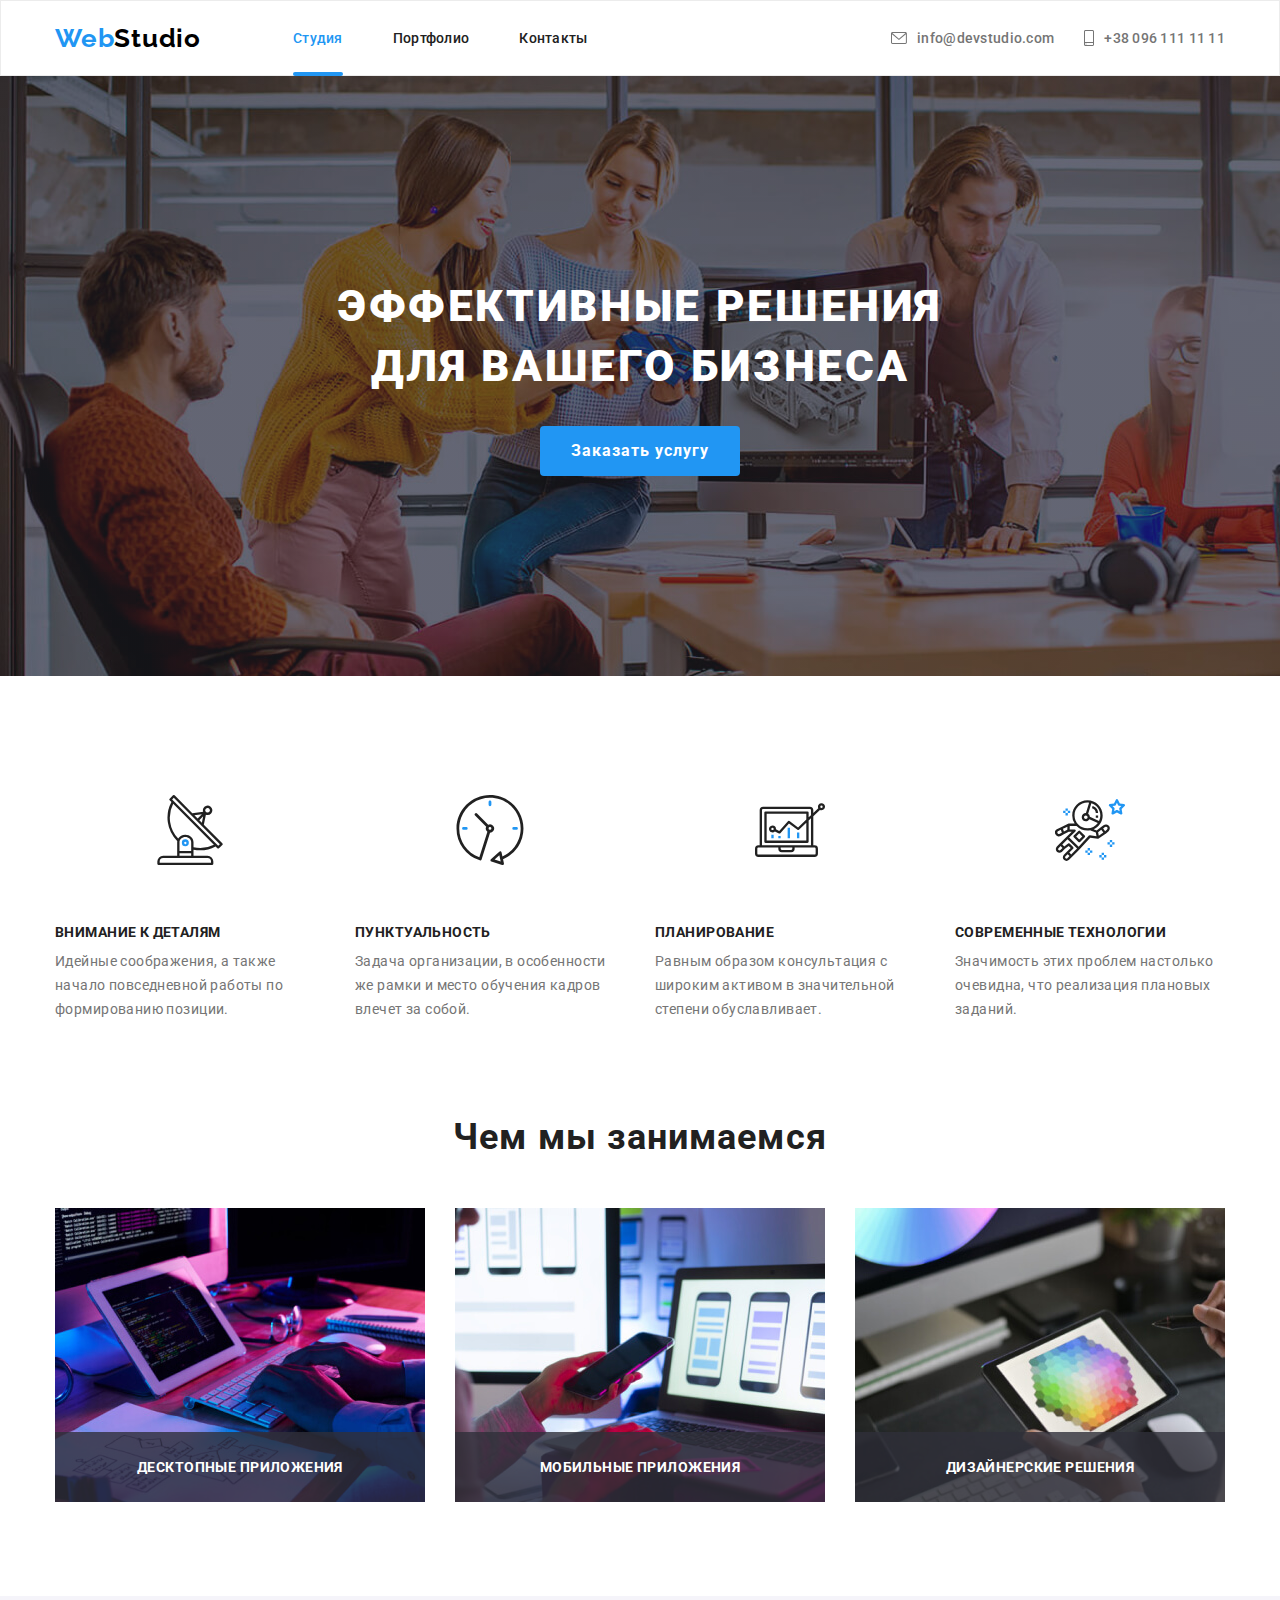
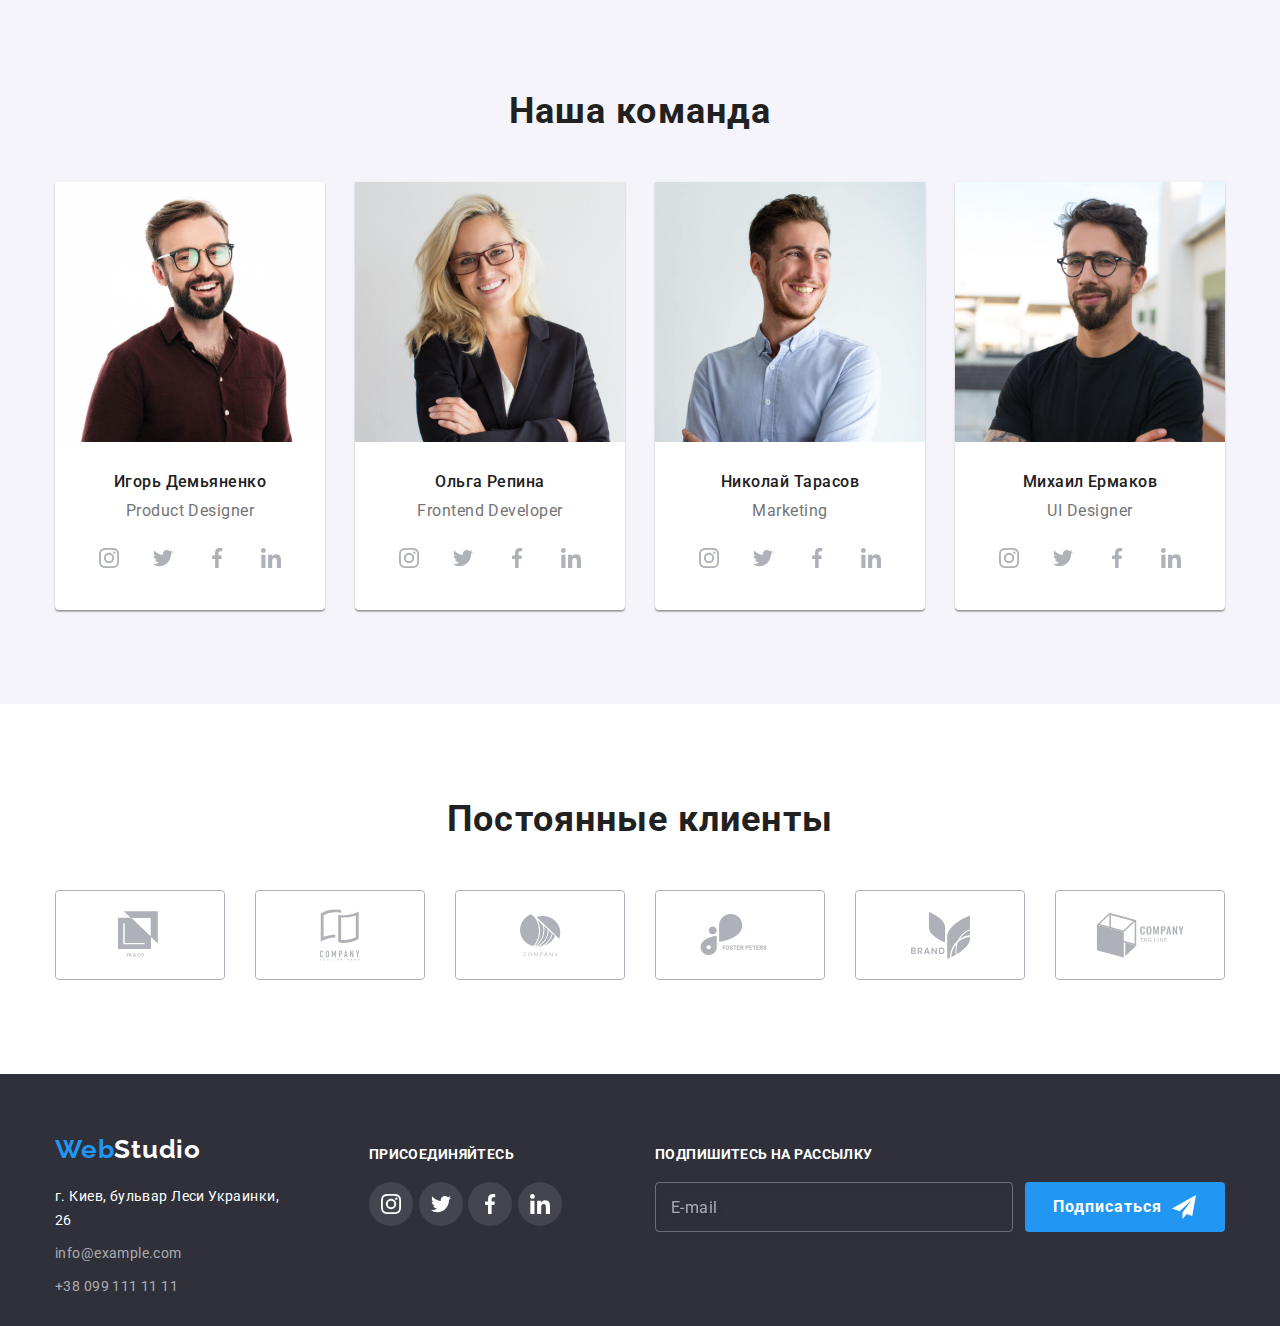
==== index.html @ d3781c5b "перенесены файлы проекта" ====
<!DOCTYPE html>
<html lang="ru">
  <head>
    <meta charset="UTF-8" />
    <meta name="viewport" content="width=device-width, initial-scale=1.0" />
    <title>Web Studio</title>
    <link
      href="https://fonts.googleapis.com/css2?family=Raleway:wght@700&family=Roboto:wght@400;500;700;900&display=swap"
      rel="stylesheet"
    />
    <link rel="stylesheet" href="./css/modern-normalize.css" />
    <link rel="stylesheet" href="./css/style.css" />
  </head>

  <body>
    <header class="header">
      <div class="container">
        <nav class="navigation">
          <a class="logo link" href="./index.html" aria-label="логотип вебстудии"
            ><span class="logo-chapter">Web</span>Studio</a
          >
          <ul class="navigation-list">
            <li class="navigation-list-item list">
              <a class="navigation-list-link link current" href="./index.html">Студия</a>
            </li>
            <li class="navigation-list-item list">
              <a class="navigation-list-link link" href="./portfolio.html">Портфолио</a>
            </li>
            <li class="navigation-list-item list"><a class="navigation-list-link link" href="">Контакты</a></li>
          </ul>
        </nav>
        <address class="adress">
          <ul class="adress-list">
            <li class="adress-list-item list">
              <a class="adress-list-link link" href="mailto:info@devstudio.com"
                ><svg class="adress-icon icon-mail-svg">
                  <use href="./images/sprite.svg#icon-letter"></use></svg
                >info@devstudio.com
              </a>
            </li>
            <li class="adress-list-item list">
              <a class="adress-list-link link" href="tel:+380961111111"
                ><svg class="adress-icon icon-tel-svg">
                  <use href="./images/sprite.svg#icon-smartphone"></use></svg
                >+38 096 111 11 11</a
              >
            </li>
          </ul>
        </address>
      </div>
    </header>
    <main>
      <!-- HERO SECTION -->
      <section class="hero">
        <div class="container">
          <h1 class="hero-title">Эффективные решения для вашего бизнеса</h1>
          <div class="hero-btn">
            <button class="modal-btn" data-modal-open type="button">Заказать услугу</button>
          </div>
        </div>
      </section>
      <!-- SECTION FEATURES -->
      <section class="features">
        <h2 hidden>Особенности</h2>
        <div class="container">
          <ul class="features-list">
            <li class="features-list-item list">
              <div class="features-img">
                <svg class="features-img-icon">
                  <use href="./images/sprite.svg#icon-antenna"></use>
                </svg>
              </div>
              <h3 class="sub-title">Внимание к деталям</h3>
              <p class="features-description">
                Идейные соображения, а также начало повседневной работы по формированию позиции.
              </p>
            </li>
            <li class="features-list-item list">
              <div class="features-img">
                <svg class="features-img-icon">
                  <use href="./images/sprite.svg#icon-clock"></use>
                </svg>
              </div>
              <h3 class="sub-title">Пунктуальность</h3>
              <p class="features-description">
                Задача организации, в особенности же рамки и место обучения кадров влечет за собой.
              </p>
            </li>
            <li class="features-list-item list">
              <div class="features-img">
                <svg class="features-img-icon">
                  <use href="./images/sprite.svg#icon-diagram"></use>
                </svg>
              </div>
              <h3 class="sub-title">Планирование</h3>
              <p class="features-description">
                Равным образом консультация с широким активом в значительной степени обуславливает.
              </p>
            </li>
            <li class="features-list-item list">
              <div class="features-img">
                <svg class="features-img-icon">
                  <use href="./images/sprite.svg#icon-astronaut"></use>
                </svg>
              </div>
              <h3 class="sub-title">Современные технологии</h3>
              <p class="features-description">
                Значимость этих проблем настолько очевидна, что реализация плановых заданий.
              </p>
            </li>
          </ul>
        </div>
      </section>
      <!-- SECTION ABOUT US -->
      <section class="about-us">
        <h2 class="title">Чем мы занимаемся</h2>
        <div class="container">
          <ul class="about-us-list">
            <li class="about-us-list-item list">
              <img
                class="about-us-img"
                src="./images/about-us/img1.jpg"
                alt="разработка веб-приложений"
                width="370"
                height="294"
              />
              <div class="overlay">
                <p class="about-list-subtitle">Десктопные приложения</p>
              </div>
            </li>
            <li class="about-us-list-item list">
              <img
                class="about-us-img"
                src="./images/about-us/img2.jpg"
                alt="разработка мобильных приложений"
                width="370"
                height="294"
              />
              <div class="overlay">
                <p class="about-list-subtitle">Мобильные приложения</p>
              </div>
            </li>
            <li class="about-us-list-item list">
              <img
                class="about-us-img"
                src="./images/about-us/img3.jpg"
                alt="разработка приложений для планшетов"
                width="370"
                height="294"
              />
              <div class="overlay">
                <p class="about-list-subtitle">Дизайнерские решения</p>
              </div>
            </li>
          </ul>
        </div>
      </section>
      <!-- SECTION TEAM -->
      <section class="team">
        <div class="container">
          <h2 class="title">Наша команда</h2>
          <ul class="team-list">
            <li class="team-list-item list">
              <img src="./images/team/igor.jpg" alt="Игорь Демьяненко" width="270" height="260" />
              <div class="team-list-content">
                <h3 class="team-sub-title">Игорь Демьяненко</h3>
                <p class="team-description" lang="en">Product Designer</p>
                <ul class="social-list">
                  <li class="social-list-item list">
                    <a class="social-list-link link" href="">
                      <svg class="social-list-svg">
                        <use href="./images/sprite.svg#icon-instagram"></use>
                      </svg>
                    </a>
                  </li>
                  <li class="social-list-item list">
                    <a class="social-list-link link" href="">
                      <svg class="social-list-svg">
                        <use href="./images/sprite.svg#icon-twitter"></use>
                      </svg>
                    </a>
                  </li>
                  <li class="social-list-item list">
                    <a class="social-list-link link" href="">
                      <svg class="social-list-svg">
                        <use href="./images/sprite.svg#icon-facebook"></use>
                      </svg>
                    </a>
                  </li>
                  <li class="social-list-item list">
                    <a class="social-list-link link" href="">
                      <svg class="social-list-svg">
                        <use href="./images/sprite.svg#icon-linkedin"></use>
                      </svg>
                    </a>
                  </li>
                </ul>
              </div>
            </li>
            <li class="team-list-item list">
              <img src="./images/team/olga.jpg" alt="Ольга Репина" width="270" height="260" />
              <div class="team-list-content">
                <h3 class="team-sub-title">Ольга Репина</h3>
                <p class="team-description" lang="en">Frontend Developer</p>
                <ul class="social-list">
                  <li class="social-list-item list">
                    <a class="social-list-link link" href="">
                      <svg class="social-list-svg">
                        <use href="./images/sprite.svg#icon-instagram"></use>
                      </svg>
                    </a>
                  </li>
                  <li class="social-list-item list">
                    <a class="social-list-link link" href="">
                      <svg class="social-list-svg">
                        <use href="./images/sprite.svg#icon-twitter"></use>
                      </svg>
                    </a>
                  </li>
                  <li class="social-list-item list">
                    <a class="social-list-link link" href="">
                      <svg class="social-list-svg">
                        <use href="./images/sprite.svg#icon-facebook"></use>
                      </svg>
                    </a>
                  </li>
                  <li class="social-list-item list">
                    <a class="social-list-link link" href="">
                      <svg class="social-list-svg">
                        <use href="./images/sprite.svg#icon-linkedin"></use>
                      </svg>
                    </a>
                  </li>
                </ul>
              </div>
            </li>
            <li class="team-list-item list">
              <img src="./images/team/nikolay.jpg" alt="Николай Тарасов" width="270" height="260" />
              <div class="team-list-content">
                <h3 class="team-sub-title">Николай Тарасов</h3>
                <p class="team-description" lang="en">Marketing</p>
                <ul class="social-list">
                  <li class="social-list-item list">
                    <a class="social-list-link link" href="">
                      <svg class="social-list-svg">
                        <use href="./images/sprite.svg#icon-instagram"></use>
                      </svg>
                    </a>
                  </li>
                  <li class="social-list-item list">
                    <a class="social-list-link link" href="">
                      <svg class="social-list-svg">
                        <use href="./images/sprite.svg#icon-twitter"></use>
                      </svg>
                    </a>
                  </li>
                  <li class="social-list-item list">
                    <a class="social-list-link link" href="">
                      <svg class="social-list-svg">
                        <use href="./images/sprite.svg#icon-facebook"></use>
                      </svg>
                    </a>
                  </li>
                  <li class="social-list-item list">
                    <a class="social-list-link link" href="">
                      <svg class="social-list-svg">
                        <use href="./images/sprite.svg#icon-linkedin"></use>
                      </svg>
                    </a>
                  </li>
                </ul>
              </div>
            </li>
            <li class="team-list-item list">
              <img src="./images/team/michail.jpg" alt="Михаил Ермаков" width="270" height="260" />
              <div class="team-list-content">
                <h3 class="team-sub-title">Михаил Ермаков</h3>
                <p class="team-description" lang="en">UI Designer</p>
                <ul class="social-list">
                  <li class="social-list-item list">
                    <a class="social-list-link link" href="">
                      <svg class="social-list-svg">
                        <use href="./images/sprite.svg#icon-instagram"></use>
                      </svg>
                    </a>
                  </li>
                  <li class="social-list-item list">
                    <a class="social-list-link link" href="">
                      <svg class="social-list-svg">
                        <use href="./images/sprite.svg#icon-twitter"></use>
                      </svg>
                    </a>
                  </li>
                  <li class="social-list-item list">
                    <a class="social-list-link link" href="">
                      <svg class="social-list-svg">
                        <use href="./images/sprite.svg#icon-facebook"></use>
                      </svg>
                    </a>
                  </li>
                  <li class="social-list-item list">
                    <a class="social-list-link link" href="">
                      <svg class="social-list-svg">
                        <use href="./images/sprite.svg#icon-linkedin"></use>
                      </svg>
                    </a>
                  </li>
                </ul>
              </div>
            </li>
          </ul>
        </div>
      </section>
      <!-- SECTION CLIENTS -->
      <section class="clients">
        <div class="container">
          <h2 class="title">Постоянные клиенты</h2>
          <ul class="clients-list">
            <li class="clients-list-item list">
              <a class="clients-list-link" href="">
                <svg class="clients-logo-svg logo-one">
                  <use href="./images/sprite.svg#icon-logo-1"></use>
                </svg>
              </a>
            </li>
            <li class="clients-list-item list">
              <a class="clients-list-link" href="">
                <svg class="clients-logo-svg logo-two">
                  <use href="./images/sprite.svg#icon-logo-2"></use>
                </svg>
              </a>
            </li>
            <li class="clients-list-item list">
              <a class="clients-list-link" href="">
                <svg class="clients-logo-svg logo-three">
                  <use href="./images/sprite.svg#icon-logo-3"></use>
                </svg>
              </a>
            </li>
            <li class="clients-list-item list">
              <a class="clients-list-link" href="">
                <svg class="clients-logo-svg logo-four">
                  <use href="./images/sprite.svg#icon-logo-4"></use>
                </svg>
              </a>
            </li>
            <li class="clients-list-item list">
              <a class="clients-list-link" href="">
                <svg class="clients-logo-svg logo-five">
                  <use href="./images/sprite.svg#icon-logo-5"></use>
                </svg>
              </a>
            </li>
            <li class="clients-list-item list">
              <a class="clients-list-link" href="">
                <svg class="clients-logo-svg logo-six">
                  <use href="./images/sprite.svg#icon-logo-6"></use>
                </svg>
              </a>
            </li>
          </ul>
        </div>
      </section>
    </main>
    <footer class="footer">
      <div class="container">
        <div class="footer-items">
          <div class="footer-contacts">
            <div class="footer-logo">
              <a class="contact-logo link" href="./index.html" aria-label="логотип вебстудии"
                ><span class="contact-logo-chapter">Web</span>Studio</a
              >
            </div>
            <address class="adress">
              <ul class="contact-adress-list">
                <li class="contact-list-item list">
                  <a
                    class="contact-list-maplink link"
                    href="https://www.google.com/maps/d/viewer?mid=10uSM3H-mIU3GznYo2szRIEphczw&usp=sharing"
                    target="_blank"
                    >г. Киев, бульвар Леси Украинки, 26</a
                  >
                </li>
                <li class="contact-list-item list">
                  <a class="contact-list-link link" href="mailto:info@example.com">info@example.com</a>
                </li>
                <li class="contact-list-item list">
                  <a class="contact-list-link link" href="tel:+380991111111">+38 099 111 11 11</a>
                </li>
              </ul>
            </address>
          </div>
          <div class="footer-social">
            <p class="footer-title">Присоединяйтесь</p>
            <ul class="footer-social-list">
              <li class="footer-social-item list">
                <a class="footer-social-link link" href="">
                  <svg class="footer-svg">
                    <use href="./images/sprite.svg#icon-instagram"></use>
                  </svg>
                </a>
              </li>
              <li class="footer-social-item list">
                <a class="footer-social-link link" href="">
                  <svg class="footer-svg">
                    <use href="./images/sprite.svg#icon-twitter"></use>
                  </svg>
                </a>
              </li>
              <li class="footer-social-item list">
                <a class="footer-social-link link" href="">
                  <svg class="footer-svg">
                    <use href="./images/sprite.svg#icon-facebook"></use>
                  </svg>
                </a>
              </li>
              <li class="footer-social-item list">
                <a class="footer-social-link link" href="">
                  <svg class="footer-svg">
                    <use href="./images/sprite.svg#icon-linkedin"></use>
                  </svg>
                </a>
              </li>
            </ul>
          </div>
          <div class="footer-subscribe">
            <p class="footer-title">Подпишитесь на рассылку</p>
            <form action="#" class="footer-subscribe-form">
              <input type="email" name="subscribe-email" class="subscribe-form-input" placeholder="E-mail" required />
              <button type="submit" class="subscribe-form-btn">
                Подписаться
                <span class="subscribe-icon"></span>
              </button>
            </form>
          </div>
        </div>
      </div>
    </footer>
    <div class="backdrop is-hidden" data-modal>
      <div class="modal">
        <buton class="close-btn" type="button" data-modal-close>
          <svg class="close-svg">
            <use href="./images/sprite.svg#icon-close"></use>
          </svg>
        </buton>
        <p class="modal-title">Оставьте свои данные, мы вам перезвоним</p>
        <form action="#" class="modal-form">
          <label class="modal-form-field"
            >Имя
            <span class="modal-form-field-wrapper">
              <input type="text" name="user-name" class="modal-form-input" minlength="2" required />
              <svg class="modal-form-svg icon-name"><use href="./images/sprite.svg#icon-name"></use></svg>
            </span>
          </label>
          <label class="modal-form-field"
            >Телефон
            <span class="modal-form-field-wrapper">
              <input type="tel" name="user-tel" class="modal-form-input" />
              <svg class="modal-form-svg icon-tel">
                <use href="./images/sprite.svg#icon-tel"></use>
              </svg>
            </span>
          </label>
          <label class="modal-form-field"
            >Почта
            <span class="modal-form-field-wrapper">
              <input type="email" name="user-email" class="modal-form-input" />
              <svg class="modal-form-svg icon-mail">
                <use href="./images/sprite.svg#icon-mail"></use>
              </svg>
            </span>
          </label>
          <label class="modal-form-field"
            >Комментарий
            <textarea name="user-message" class="modal-form-message" placeholder="Введите текст"></textarea>
          </label>
          <label class="modal-form-policy-label">
            <input type="checkbox" name="user-policy" value="accept-policy" class="modal-form-policy" />
            <span class="checkbox-icon"></span>Соглашаюсь с рассылкой и принимаю <a href="#">Условия договора</a></label
          >
          <button type="submit" class="modal-form-btn">Отправить</button>
        </form>
      </div>
    </div>
    <script src="./js/modal.js"></script>
  </body>
</html>
---- css/style.css ----
/* Основной текст:  #757575;*/
/* Вторичный текст: #212121; */
/* Белый: #FFFFFF; */
/*  Акцент: #2196F3; */
/* Фон шапки: #FFFFFF */
/* Первичный фон: #E5E5E5; */

:root {
  --mine-font: 'Roboto', sans-serif;
  --secondary-font: 'Raleway', sans-serif;
  --mine-text-color: #757575;
  --title-text-color: #212121;
  --secondary-text-color: #ffffff;
  --accent-color: #2196f3;
  --mine-background: #ffffff;
  --secondary-background: #2f303a;
}

/* ======== INDEX.HTML ======== */

*,
*::before,
*::after {
  padding: 0;
  margin: 0;
}

img {
  display: block;
}

body {
  font-family: var(--mine-font);
  font-style: normal;
  color: var(--mine-text-color);
  background-color: var(--mine-background);
}

.list {
  list-style: none;
}

.link {
  text-decoration: none;
}

.container {
  width: 1200px;
  padding: 0 15px;
  margin: 0 auto;
  align-items: center;
}

.backdrop {
  position: fixed;
  top: 0;
  left: 0;
  width: 100%;
  height: 100%;
  background-color: rgba(0, 0, 0, 0.2);
  transition: all 250ms cubic-bezier(0.4, 0, 0.2, 1);
}

.modal {
  position: absolute;
  top: 50%;
  left: 50%;
  transform: translate(-50%, -50%) scale(1);
  width: 528px;
  height: 581px;
  background-color: white;
  box-shadow: 0px 1px 3px rgba(0, 0, 0, 0.12), 0px 1px 1px rgba(0, 0, 0, 0.14), 0px 2px 1px rgba(0, 0, 0, 0.2);
  border-radius: 4px;
  transition: all 250ms cubic-bezier(0.4, 0, 0.2, 1) 250ms;
  padding: 40px;
}

.backdrop.is-hidden .modal {
  transition: all 250ms cubic-bezier(0.4, 0, 0.2, 1) 0ms;
  transform: translate(-50%, -50%) scale(0);
}

.close-btn {
  position: absolute;
  top: 8px;
  right: 8px;
  display: flex;
  justify-content: center;
  align-items: center;
  width: 30px;
  height: 30px;
  border: 1px solid rgba(0, 0, 0, 0.1);
  border-radius: 50%;
  background-color: white;
  cursor: pointer;
}

.backdrop.is-hidden {
  opacity: 0;
  visibility: hidden;
  pointer-events: none;
  transition: all 250ms cubic-bezier(0.4, 0, 0.2, 1) 250ms;
}

.close-svg {
  width: 11px;
  height: 11px;
  fill: black;
}

.modal-title {
  font-weight: 700;
  font-size: 20px;
  line-height: 1.15;
  letter-spacing: 0.03em;
  color: var(--title-text-color);
  text-align: center;
  margin-bottom: 12px;
}

/* ======== CONTACT FORM ======== */
.modal-form {
  display: flex;
  flex-wrap: wrap;
}

.modal-form-field {
  margin-bottom: 10px;
  font-weight: 400;
  font-size: 12px;
  line-height: 1.167;
  letter-spacing: 0.01em;
  color: var(--mine-text-color);
}

.modal-form-field-wrapper {
  display: block;
  position: relative;
  margin-top: 4px;
}

.modal-form-input {
  display: block;
  width: 448px;
  height: 40px;
  padding-left: 42px;
}

.modal-form-message {
  display: block;
  margin-top: 4px;
  width: 448px;
  height: 120px;
  resize: none;
  padding: 12px 16px;
}

.modal-form-message::placeholder {
  font-weight: 400;
  font-size: 14px;
  line-height: 1.143;
  letter-spacing: 0.01em;

  color: rgba(117, 117, 117, 0.5);
}

.modal-form-input,
.modal-form-message {
  color: var(--mine-text-color);
  border: 1px solid rgba(33, 33, 33, 0.2);
  border-radius: 4px;
  transition: all 250ms cubic-bezier(0.4, 0, 0.2, 1);
}

.modal-form-input:focus,
.modal-form-message:focus {
  outline: none;
  border: 1px solid var(--accent-color);
}

.modal-form-input:focus + .modal-form-svg {
  fill: var(--accent-color);
}

.modal-form-input:hover,
.modal-form-message:hover {
  border: 1px solid var(--accent-color);
  cursor: pointer;
}

.modal-form-input:hover + .modal-form-svg {
  fill: var(--accent-color);
}

.modal-form-svg {
  position: absolute;
  width: 18px;
  height: 18px;
  top: 50%;
  left: 15px;
  transform: translateY(-50%);
  fill: var(--title-text-color);
  transition: fill 250ms cubic-bezier(0.4, 0, 0.2, 1);
}

.icon-name,
.icon-tel {
  width: 12px;
  height: 12px;
}

.icon-mail {
  width: 15px;
  height: 12px;
}

.modal-form-policy {
  -webkit-appearance: none;
  -moz-appearance: none;
  appearance: none;
}

.modal-form-policy-label {
  display: flex;
  align-items: center;
  font-weight: 400;
  font-size: 14px;
  line-height: 1.714;
  letter-spacing: 0.03em;
  color: #757575;
  padding-top: 10px;
  margin-bottom: 30px;
}

.checkbox-icon {
  display: inline-block;
  width: 16px;
  height: 15px;
  border: 1px solid #000000;
  border-radius: 4px;
  margin-right: 7px;
}

.modal-form-policy:checked + .checkbox-icon {
  border: 1px solid var(--accent-color);
  background-color: var(--accent-color);
  background-image: url(../images/icon-check.svg);
  background-size: contain;
  background-origin: border-box;
}

.modal-form-btn {
  font-family: var(--mine-font);
  font-style: normal;
  font-weight: 700;
  font-size: 16px;
  line-height: 1.875;
  text-align: center;
  letter-spacing: 0.06em;
  color: var(--secondary-text-color);
  padding: 10px 28px;
  min-width: 200px;
  height: 50px;
  border-radius: 4px;
  border-style: hidden;
  margin: 0 auto;
  background-color: var(--accent-color);
  cursor: pointer;
}

/* ======== END CONTACT FORM ======== */

/* ======== HEADER ======== */

.header {
  display: flex;
  align-items: center;
  height: 76px;
  border: 1px;
  border-style: solid;
  border-color: #ececec;
}

.header .container {
  display: flex;
}

.navigation {
  display: flex;
  align-items: center;
}

.navigation-list {
  display: flex;
}

/* HEADER-Logo */
.logo {
  font-family: var(--secondary-font);
  font-weight: 700;
  font-size: 26px;
  line-height: 1.192;
  letter-spacing: 0.03em;
  color: black;
  margin-right: 92px;
}

.logo-chapter {
  color: var(--accent-color);
}

/* HEADER-Navigation */

.navigation-list-item:not(:last-child) {
  margin-right: 50px;
}

/* HEADER-Adress */
.adress {
  font-style: normal;
}

.header .adress {
  margin-left: auto;
}

.adress-list {
  display: flex;
}

.adress-list-item:not(:last-child) {
  margin-right: 30px;
}

.adress-list-link {
  display: flex;
  align-items: center;
  font-weight: 500;
  font-size: 14px;
  line-height: 1.143;
  letter-spacing: 0.02em;
  color: var(--mine-text-color);
}

.adress-icon {
  margin-right: 10px;
  fill: var(--mine-text-color);
  transition: fill 250ms cubic-bezier(0.4, 0, 0.2, 1);
}

.icon-mail-svg {
  width: 16px;
  height: 12px;
}

.icon-tel-svg {
  width: 10px;
  height: 16px;
}

.adress-list-link:hover .adress-icon,
.adress-list-link:focus .adress-icon {
  fill: var(--accent-color);
}

.adress-list-link:hover,
.adress-list-link:focus {
  color: var(--accent-color);
}

.navigation-list-link {
  display: block;
  font-weight: 500;
  font-size: 14px;
  line-height: 1.143;
  letter-spacing: 0.02em;
  color: var(--title-text-color);
}

.adress-list-link,
.navigation-list-link {
  transition: color 250ms cubic-bezier(0.4, 0, 0.2, 1);
}

.navigation-list-link.current {
  position: relative;
  display: block;
  color: var(--accent-color);
}

.navigation-list-link.current::after {
  position: absolute;
  display: block;
  content: '';
  left: 0;
  top: 42px;
  width: 100%;
  height: 4px;
  border-radius: 2px;
  background-color: var(--accent-color);
}

.navigation-list-link:hover,
.navigation-list-link:focus,
.navigation-list-link:active {
  color: var(--accent-color);
  cursor: pointer;
}

/* ======== END HEADER ======== */

/* ======== HERO ======== */
.hero {
  background-image: linear-gradient(rgba(47, 48, 58, 0.4), rgba(47, 48, 58, 0.4)), url('../images/hero/bg.jpg');
  background-repeat: no-repeat;
  max-width: 1600px;
  margin: 0px auto;
}

.hero .container {
  padding-top: 200px;
  padding-bottom: 200px;
}

/* HERO-Title */
.hero-title {
  font-weight: 900;
  font-size: 44px;
  line-height: 1.364;
  text-align: center;
  margin: 0 auto;
  letter-spacing: 0.06em;
  text-transform: uppercase;
  color: var(--secondary-text-color);
  padding-bottom: 30px;
  width: 696px;
}

/* HERO-Button */

.hero-btn {
  text-align: center;
}
.modal-btn {
  font-family: var(--mine-font);
  font-style: normal;
  font-weight: 700;
  font-size: 16px;
  line-height: 1.875;
  text-align: center;
  letter-spacing: 0.06em;
  color: var(--secondary-text-color);
  background-color: var(--accent-color);
  padding: 10px 28px;
  min-width: 200px;
  height: 50px;
  border-radius: 4px;
  border-style: hidden;
  margin: 0 auto;
  cursor: pointer;
}

/* ======== END HERO ======== */

/* ======== FEATURES ======== */

.features {
  padding-top: 94px;
}

.features-list {
  display: flex;
}

.features-list-item:not(:last-child) {
  margin-right: 30px;
}

.features .sub-title {
  margin-bottom: 10px;
}

.sub-title {
  font-weight: 700;
  font-size: 14px;
  line-height: 1.143;
  letter-spacing: 0.03em;
  text-transform: uppercase;
  color: var(--title-text-color);
}

.features-img {
  margin-bottom: 30px;
}

.features-img .features-img-icon {
  width: 70px;
  height: 70px;
  margin: 25px 100px;
}

.features-description {
  font-weight: 400;
  font-size: 14px;
  line-height: 1.714;
  letter-spacing: 0.03em;
}
/* ======== END FEATURES ======== */

/* ======== ABOUT-US ======== */

.about-us {
  padding-top: 94px;
  padding-bottom: 94px;
}

.about-us-list {
  display: flex;
  justify-content: space-between;
}

.about-us .title {
  margin-bottom: 50px;
}

.title {
  font-weight: 700;
  font-size: 36px;
  line-height: 1.167;
  text-align: center;
  letter-spacing: 0.03em;
  color: var(--title-text-color);
}

.about-us-list-item {
  position: relative;
}
.overlay {
  position: absolute;
  display: flex;
  justify-content: center;
  align-items: center;
  width: 100%;
  height: 70px;
  bottom: 0;
  left: 0;
  background: rgba(47, 48, 58, 0.8);
}

.about-list-subtitle {
  font-weight: 700;
  font-size: 14px;
  line-height: 1.143;
  margin: 0 auto;
  letter-spacing: 0.03em;
  text-transform: uppercase;

  color: #ffffff;
}

/* ======== END ABOUT-US ======== */

/* ======== TEAM ======== */

.team {
  background-color: #f5f4fa;
  padding-top: 94px;
  padding-bottom: 94px;
}

.team-list {
  display: flex;
}

.team-list-item {
  background-color: var(--mine-background);
  box-shadow: 0px 1px 3px rgba(0, 0, 0, 0.12), 0px 1px 1px rgba(0, 0, 0, 0.14), 0px 2px 1px rgba(0, 0, 0, 0.2);
  border-radius: 0px 0px 4px 4px;
}

.team-list-item:not(:last-child) {
  margin-right: 30px;
}

.team-list-content {
  padding: 30px 32px;
}

.team .title {
  margin-bottom: 50px;
}

.team-sub-title {
  font-weight: 500;
  font-size: 16px;
  line-height: 1.188;
  text-align: center;
  letter-spacing: 0.03em;
  color: var(--title-text-color);
  margin-bottom: 10px;
}

.team-description {
  font-weight: 400;
  font-size: 16px;
  line-height: 1.188;
  text-align: center;
  letter-spacing: 0.03em;
  margin-bottom: 16px;
}

.social-list {
  display: flex;
  justify-content: space-between;
}

.social-list-link {
  display: flex;
  justify-content: center;
  align-items: center;
  width: 44px;
  height: 44px;
  background: #ffffff;
  border-radius: 50%;
  transition: background 250ms cubic-bezier(0.4, 0, 0.2, 1);
}

.social-list-svg {
  width: 20px;
  height: 20px;
  fill: #afb1b8;
  transition: fill 250ms cubic-bezier(0.4, 0, 0.2, 1);
}

.social-list-link:hover,
.social-list-link:focus {
  background-color: var(--accent-color);
}

.social-list-link:hover .social-list-svg,
.social-list-link:focus .social-list-svg {
  fill: var(--mine-background);
}

/* ======== END TEAM ======== */

/* ======== CLIENTS ======== */
.clients {
  padding-top: 94px;
  padding-bottom: 94px;
}

.clients .title {
  margin-bottom: 50px;
}

.clients-list {
  display: flex;
  justify-content: space-between;
}

.clients-list-link {
  display: flex;
  justify-content: center;
  align-items: center;
  width: 170px;
  height: 90px;
  border: 1px solid #afb1b8;
  border-radius: 4px;
  transition: border 250ms cubic-bezier(0.4, 0, 0.2, 1);
}

.clients-logo-svg {
  fill: #afb1b8;
  transition: fill 250ms cubic-bezier(0.4, 0, 0.2, 1);
}

.logo-one {
  width: 44px;
  height: 49px;
}

.logo-two {
  width: 40px;
  height: 52px;
}

.logo-three {
  width: 41px;
  height: 43px;
}

.logo-four {
  width: 80px;
  height: 42px;
}

.logo-five {
  width: 59px;
  height: 47px;
}

.logo-six {
  width: 89px;
  height: 45px;
}

.clients-list-link:hover .clients-logo-svg,
.clients-list-link:focus .clients-logo-svg {
  fill: var(--accent-color);
}

.clients-list-link:hover,
.clients-list-link:focus {
  border: 1px solid var(--accent-color);
}

/* ======== END CLIENTS ======== */

/* ======== FOOTER ======== */
.footer {
  background-color: var(--secondary-background);
  height: 252px;
}

.footer-items {
  display: flex;
}

.footer-contacts {
  width: 260px;
  height: 81px;
  padding-top: 60px;
  padding-bottom: 60px;
  margin-right: 70px;
}

.footer-logo {
  margin-bottom: 20px;
}

.contact-logo {
  font-family: var(--secondary-font);
  font-weight: 700;
  font-size: 26px;
  line-height: 1.192;
  letter-spacing: 0.03em;
  color: var(--secondary-text-color);
}

.contact-logo-chapter {
  color: var(--accent-color);
}

.contact-list-item:not(:last-child) {
  margin-bottom: 9px;
}

.contact-list-maplink {
  font-weight: 400;
  font-size: 14px;
  line-height: 1.714;
  letter-spacing: 0.03em;
  color: var(--secondary-text-color);
}

.contact-list-link {
  font-weight: 400;
  font-size: 14px;
  line-height: 1.714;
  letter-spacing: 0.03em;
  color: rgba(255, 255, 255, 0.6);
}

.footer-social {
  width: 206px;
  height: 80px;
  padding-top: 72px;
  padding-bottom: 100px;
}

.footer-title {
  font-family: Roboto;
  font-style: normal;
  font-weight: 700;
  font-size: 14px;
  line-height: 1.143;
  letter-spacing: 0.03em;
  text-transform: uppercase;
  color: #ffffff;
  margin-bottom: 20px;
}

.footer-social-list {
  display: flex;
  justify-content: space-between;
}

.footer-social-link {
  display: flex;
  justify-content: center;
  align-items: center;
  width: 44px;
  height: 44px;
  background-color: rgba(255, 255, 255, 0.1);
  border-radius: 50%;
  transition: background-color 250ms cubic-bezier(0.4, 0, 0.2, 1);
}

.footer-svg {
  width: 20px;
  height: 20px;
  fill: var(--mine-background);
}

.footer-social-link:hover,
.footer-social-link:focus {
  background-color: var(--accent-color);
}

.footer-subscribe {
  width: 570px;
  height: 86px;
  margin-top: 72px;
  margin-left: 93px;
}

.footer-subscribe-form {
  display: flex;
  align-items: center;
}

.subscribe-form-input {
  display: inline-block;
  align-items: center;
  width: 358px;
  height: 50px;
  font-weight: 400;
  font-size: 16px;
  line-height: 1.25;
  letter-spacing: 0.03em;
  color: var(--secondary-text-color);
  border: 1px solid rgba(255, 255, 255, 0.3);
  filter: drop-shadow(0px 4px 4px rgba(0, 0, 0, 0.15));
  border-radius: 4px;
  background-color: transparent;
  padding: 16px 15px;
  margin-right: 12px;
  cursor: pointer;
}

.subscribe-form-input::placeholder {
  font-weight: 400;
  font-size: 16px;
  line-height: 1.25;
  letter-spacing: 0.03em;
  color: rgba(255, 255, 255, 0.6);
}

.subscribe-form-btn {
  display: flex;
  align-items: center;
  font-family: var(--mine-font);
  font-style: normal;
  font-weight: 700;
  font-size: 16px;
  line-height: 1.875;
  text-align: center;
  letter-spacing: 0.06em;
  color: var(--secondary-text-color);
  padding: 10px 28px;
  min-width: 200px;
  height: 50px;
  border-radius: 4px;
  border-style: hidden;
  margin: 0 auto;
  color: var(--secondary-text-color);
  background-color: var(--accent-color);
  cursor: pointer;
}

.subscribe-icon {
  display: inline-block;
  background-size: contain;
  width: 24px;
  height: 24px;
  background-image: url(../images/icon-send.svg);
  fill: var(--mine-background);
  margin-left: 10px;
}

/* ======== END FOOTER ======== */
/* ======== END INDEX.HTML ======== */

/* ======== PORTFOLIO.HTML ======== */
/* ======== FILTER ======== */

.portfolio-selector .container {
  padding-top: 94px;
  padding-bottom: 34px;
}

.portfolio-filter {
  display: flex;
  justify-content: center;
  align-content: flex-start;
  padding-bottom: 16px;
}

.portfolio-filter-item:not(:last-child) {
  margin-right: 8px;
}

.filter-btn {
  font-family: Roboto;
  font-style: normal;
  font-weight: 500;
  font-size: 16px;
  line-height: 1.625;
  text-align: center;
  letter-spacing: 0.03em;
  color: var(--title-text-color);
  padding: 6px 22px;
  background: #f5f4fa;
  border-radius: 4px;
  border-style: hidden;
  transition: color 250ms cubic-bezier(0.4, 0, 0.2, 1), background-color 250ms cubic-bezier(0.4, 0, 0.2, 1),
    box-shadow 250ms cubic-bezier(0.4, 0, 0.2, 1);
}

.filter-btn:hover,
.filter-btn:focus {
  color: var(--secondary-text-color);
  background-color: var(--accent-color);
  box-shadow: 0px 3px 1px rgba(0, 0, 0, 0.1), 0px 1px 2px rgba(0, 0, 0, 0.08), 0px 2px 2px rgba(0, 0, 0, 0.12);
  cursor: pointer;
}

/* ======== END FILTER ======== */
/* ======== PORTFOLIO ======== */

.portfolio-list {
  display: flex;
  flex-wrap: wrap;
  padding-bottom: 94px;
  margin-right: -30px;
  margin-bottom: -30px;
}

.portfolio-list-item {
  width: 370px;
  height: 404px;
  background: var(--mine-background);
  margin-bottom: 30px;
  box-sizing: border-box;
  border: 1px solid #eeeeee;
  transition: border 250ms cubic-bezier(0.4, 0, 0.2, 1), box-shadow 250ms cubic-bezier(0.4, 0, 0.2, 1);
}

.portfolio-list-item:hover,
.portfolio-list-item:focus {
  box-shadow: 0px 1px 1px rgba(0, 0, 0, 0.12), 0px 4px 4px rgba(0, 0, 0, 0.06), 1px 4px 6px rgba(0, 0, 0, 0.16);
}
.portfolio-list-item:hover .portfolio-overlay,
.portfolio-list-item:focus .portfolio-overlay {
  transform: translateY(0%);
}

.portfolio-list-item:not(:nth-child(3n)) {
  margin-right: 30px;
}

.portfolio-card {
  position: relative;
  overflow: hidden;
}

.portfolio-item-content {
  padding: 20px 24px;
}

.portfolio-subtitle {
  font-weight: 700;
  font-size: 18px;
  line-height: 2;
  letter-spacing: 0.06em;
  color: var(--title-text-color);
  margin-bottom: 4px;
}

.portfolio-description {
  font-weight: 400;
  font-size: 16px;
  line-height: 1.875;
  letter-spacing: 0.03em;
}

.portfolio-overlay {
  position: absolute;
  width: 100%;
  height: 294px;
  top: 0;
  left: 0;
  padding: 63px 24px;
  background: rgba(33, 150, 243, 0.9);
  transform: translateY(100%);
  transition: transform 250ms cubic-bezier(0.4, 0, 0.2, 1);
}

.portfolio-overlay-text {
  font-weight: 400;
  font-size: 18px;
  line-height: 1.556;
  letter-spacing: 0.03em;
  color: #ffffff;
  padding: 0 auto;
}
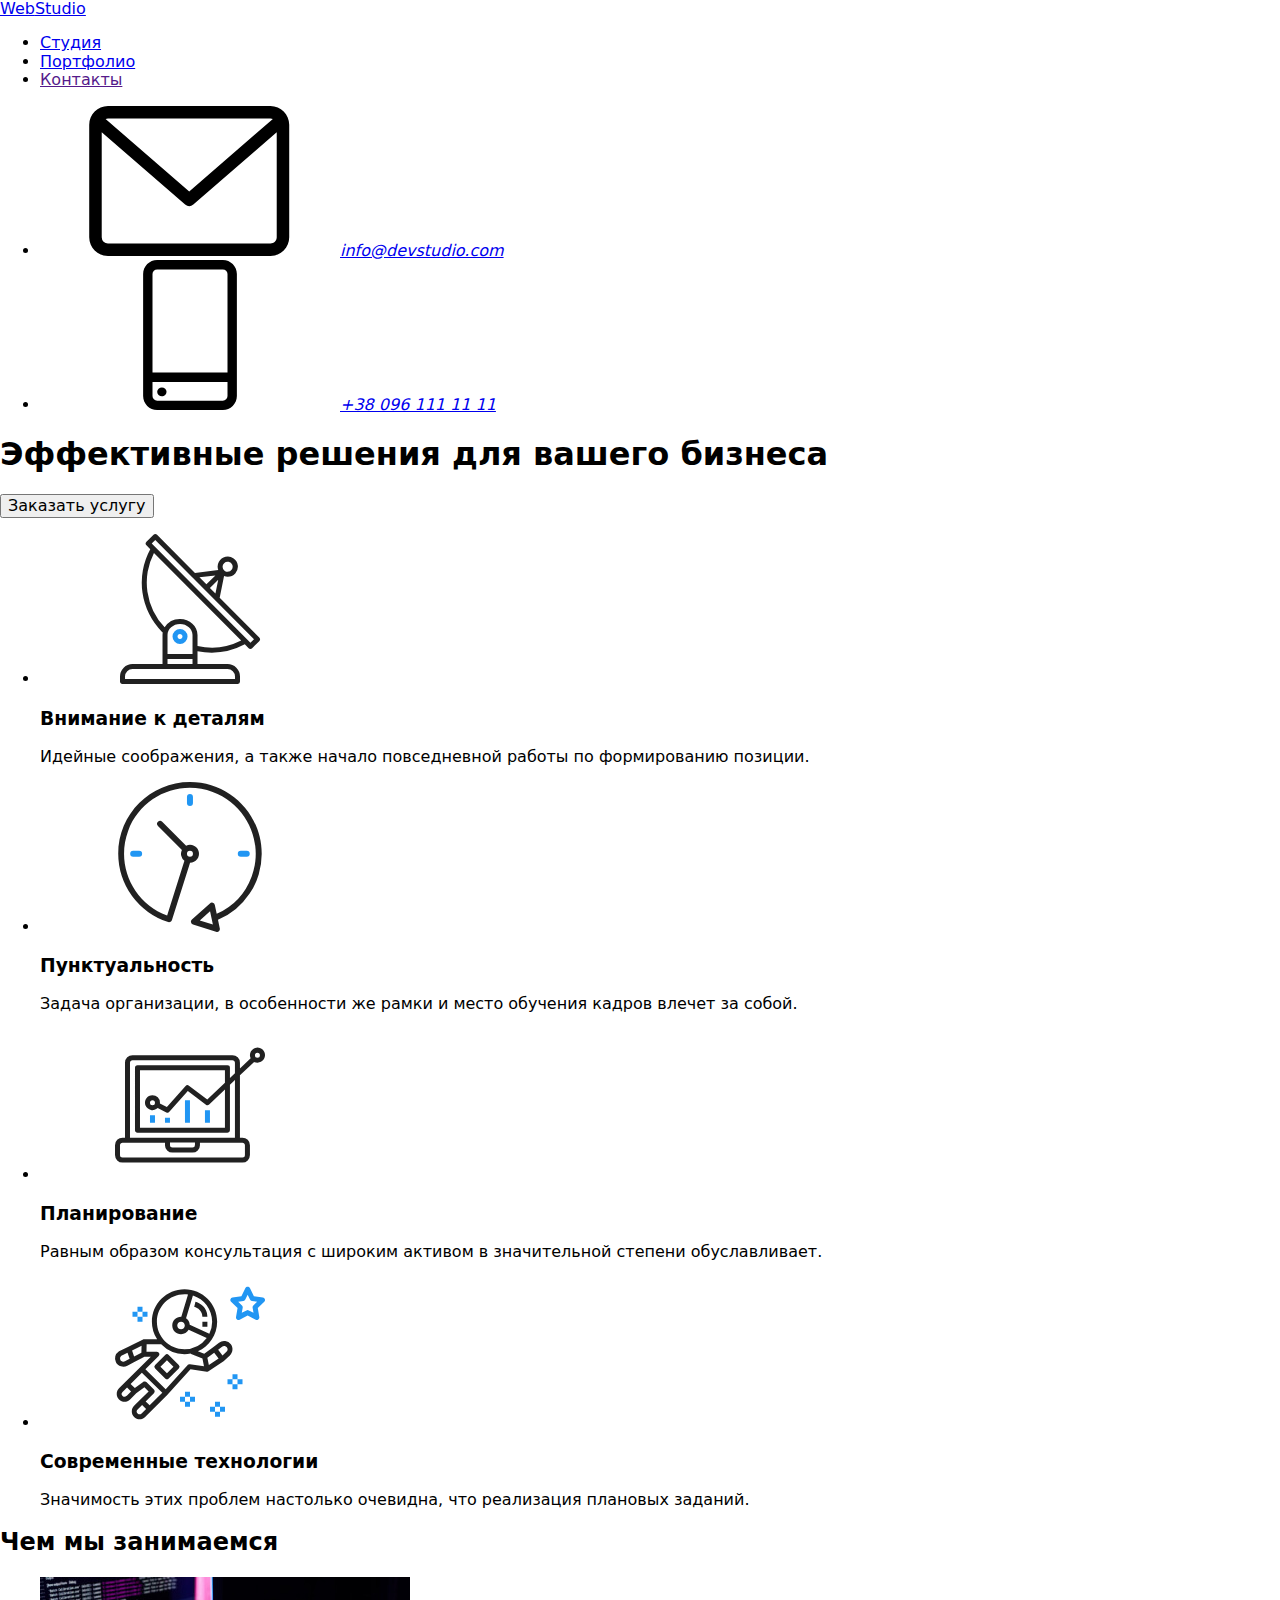
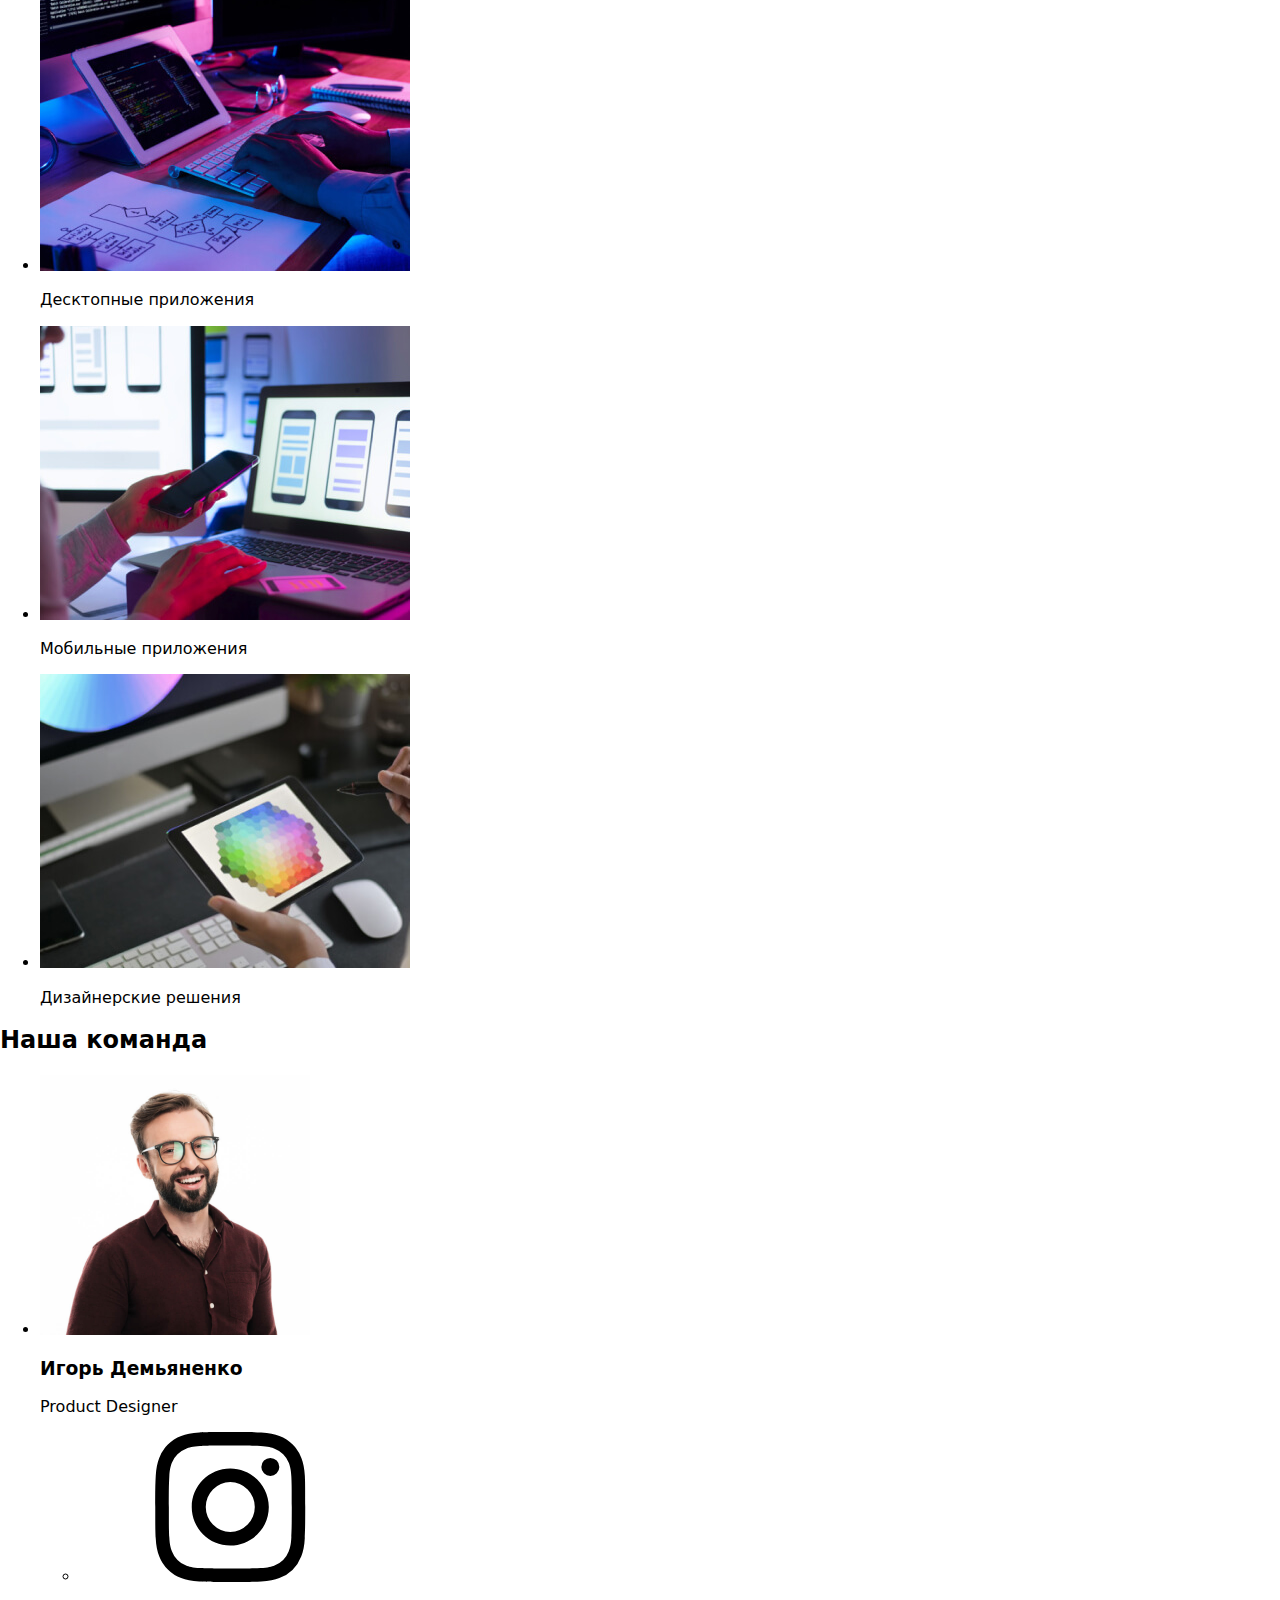
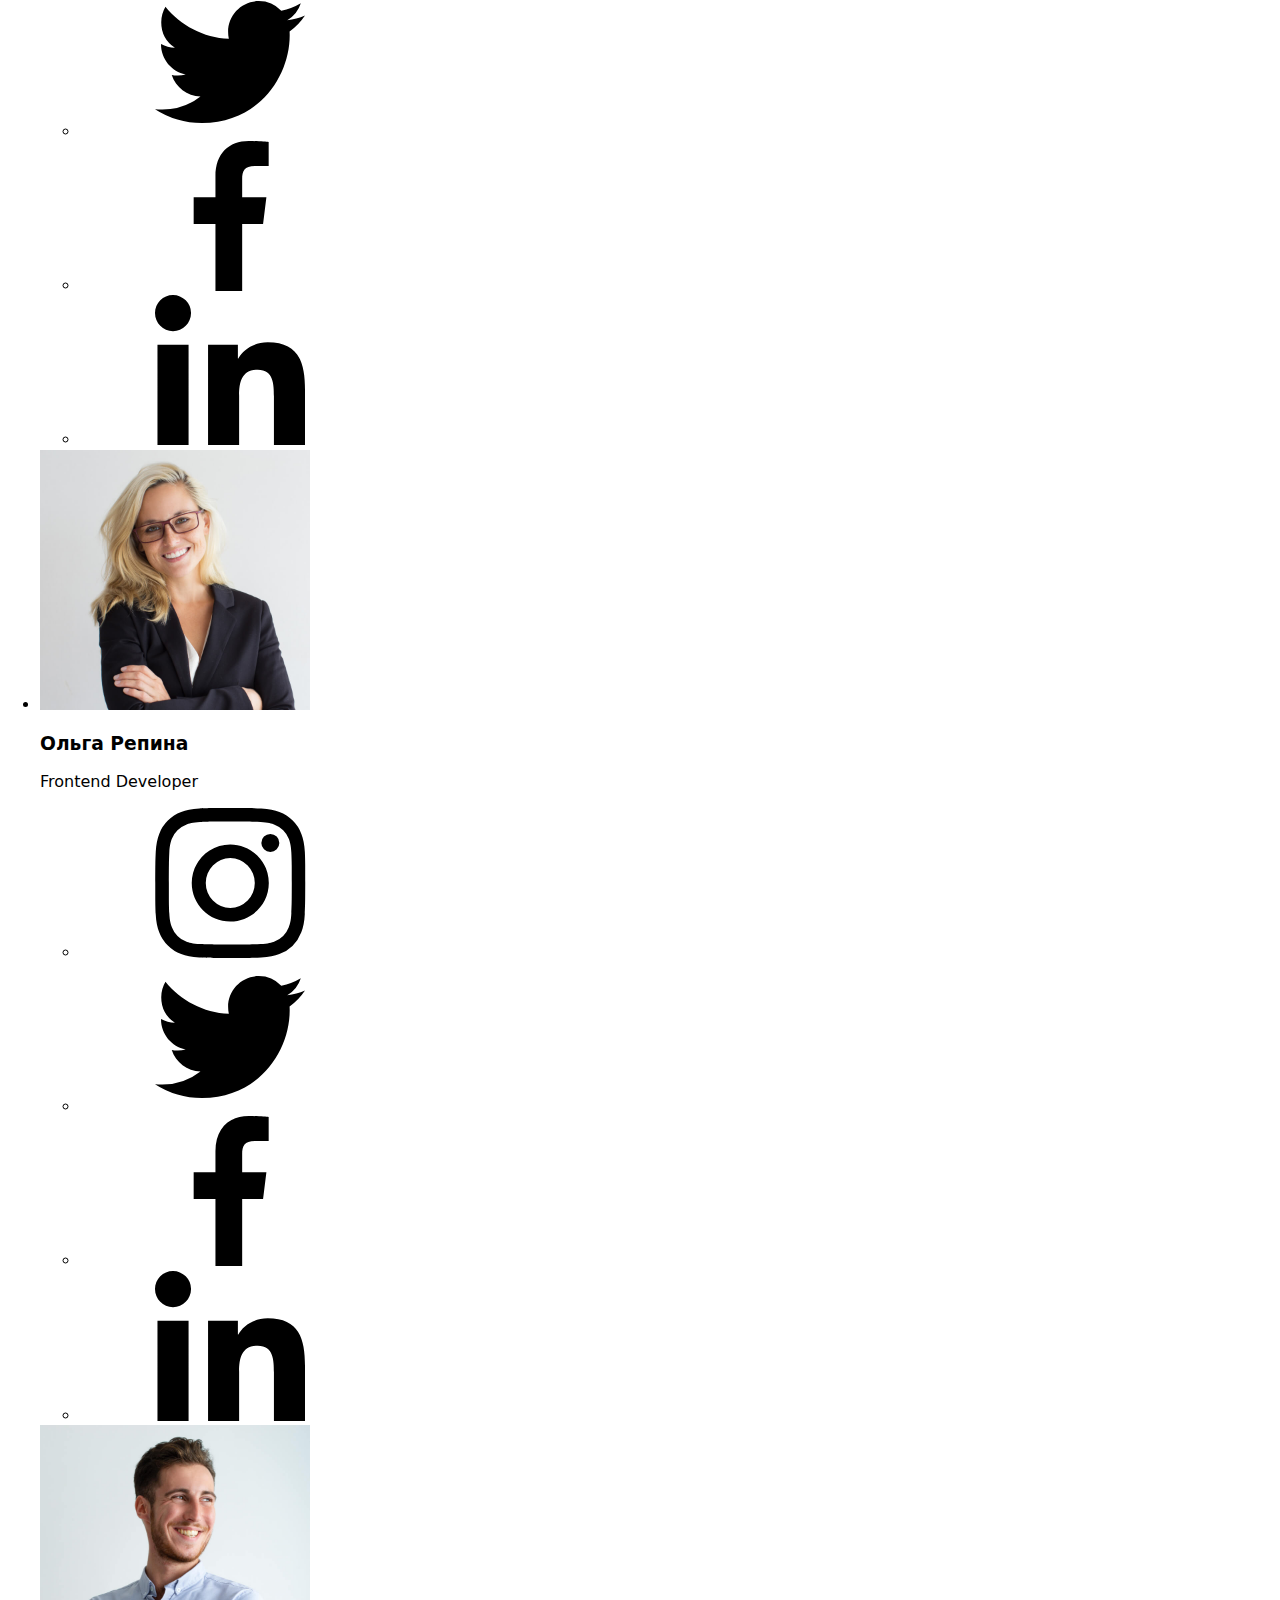
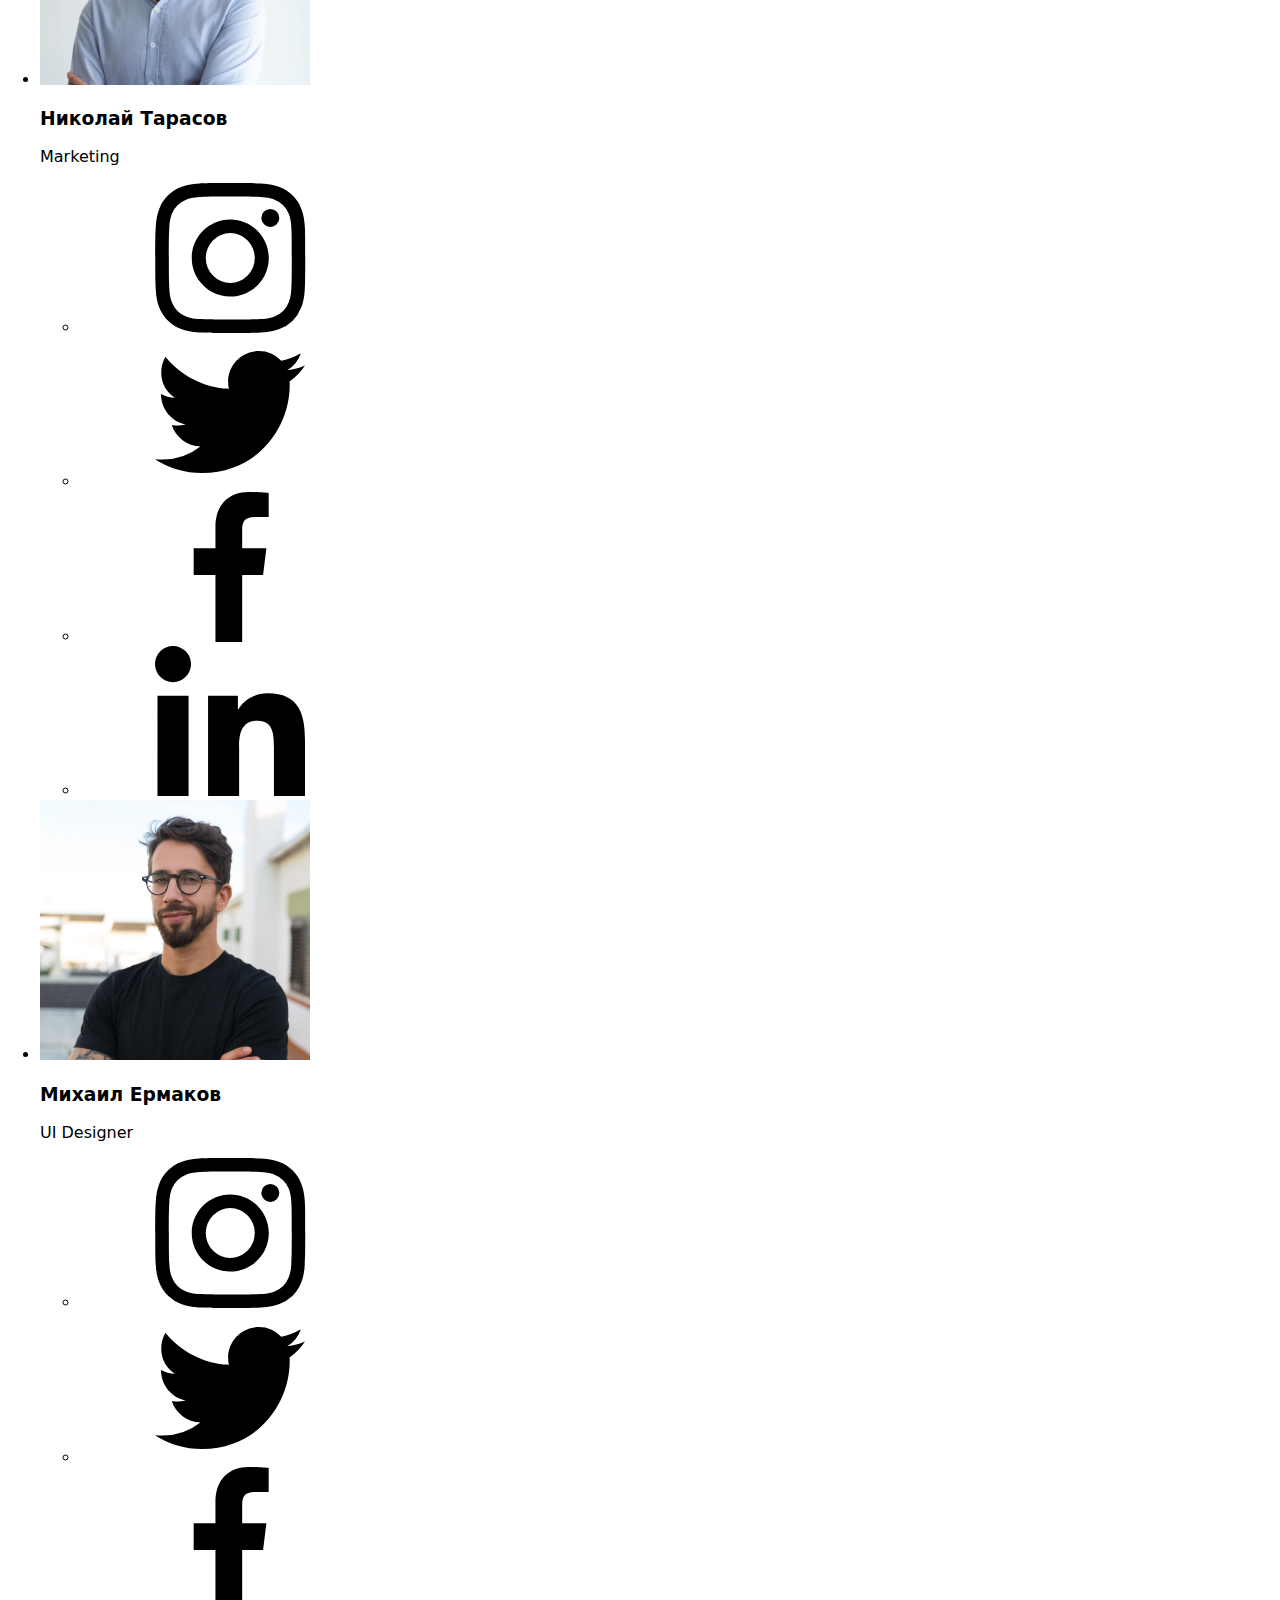
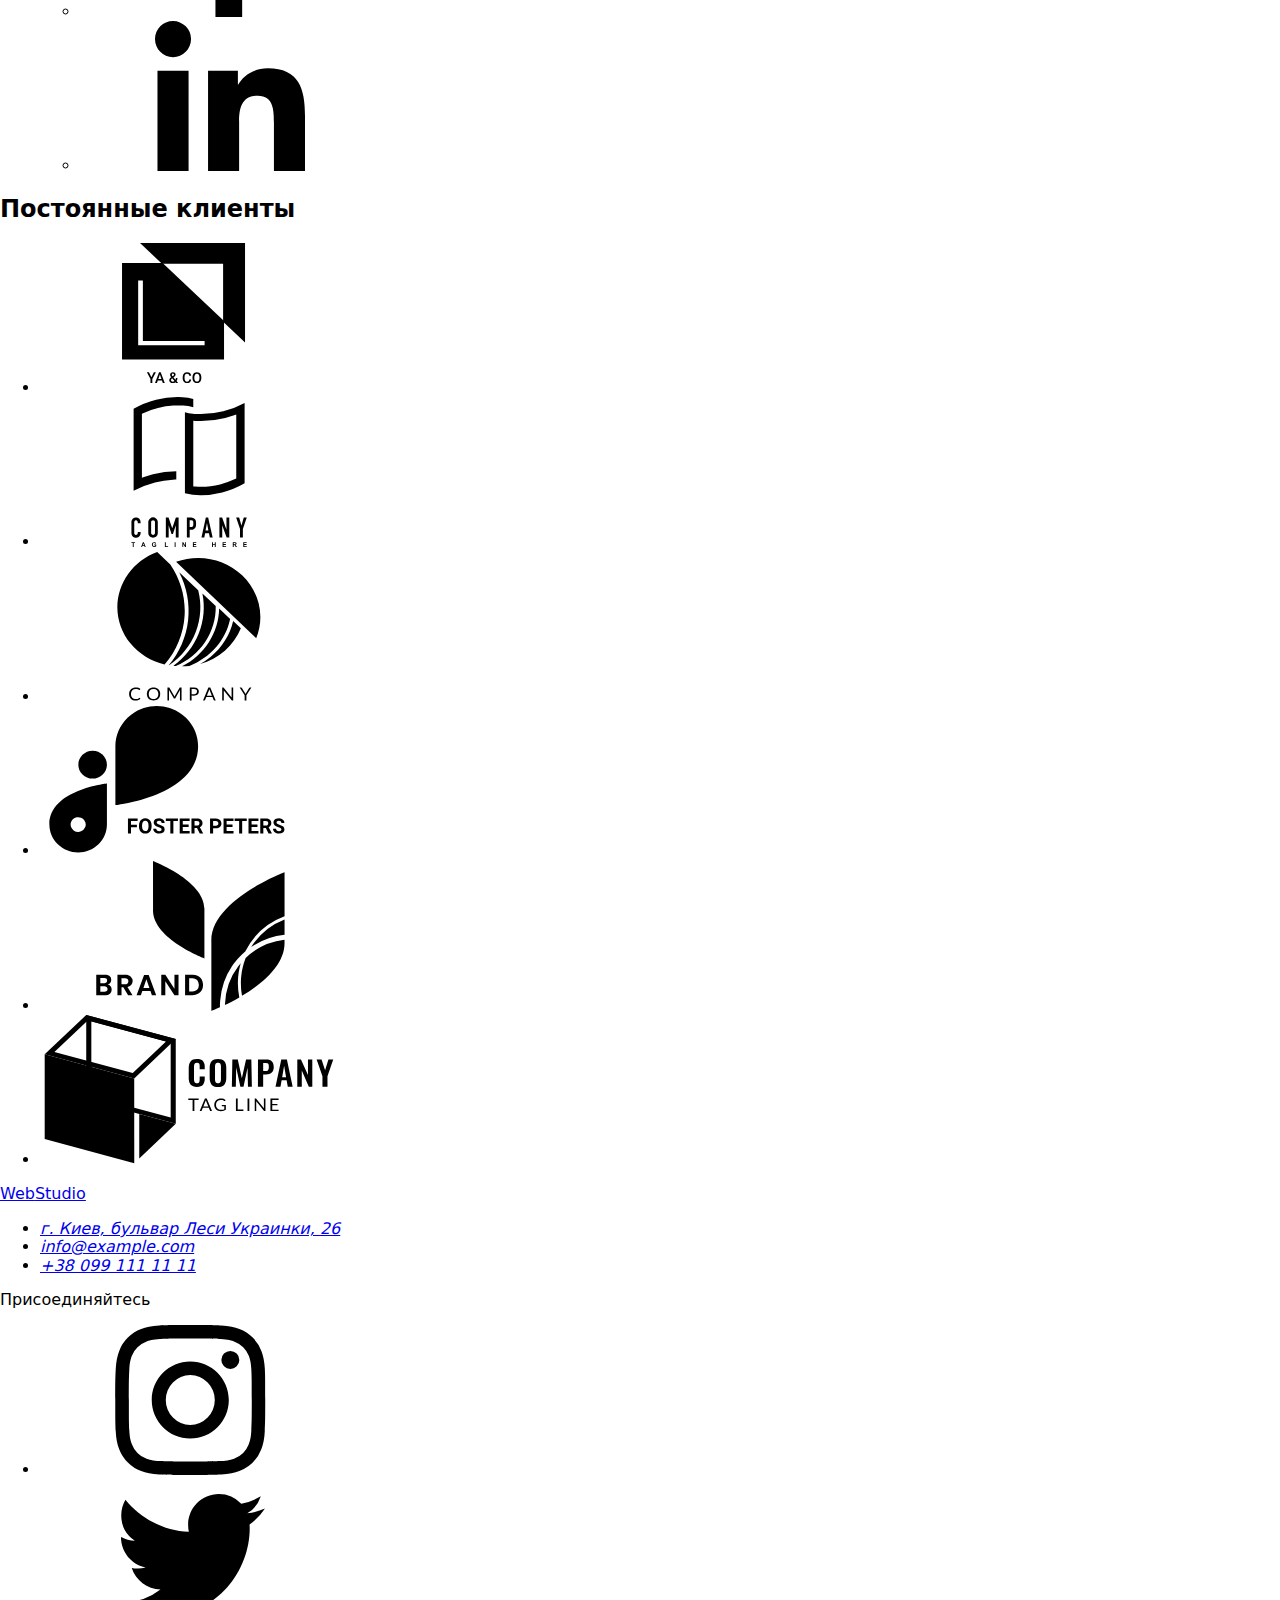
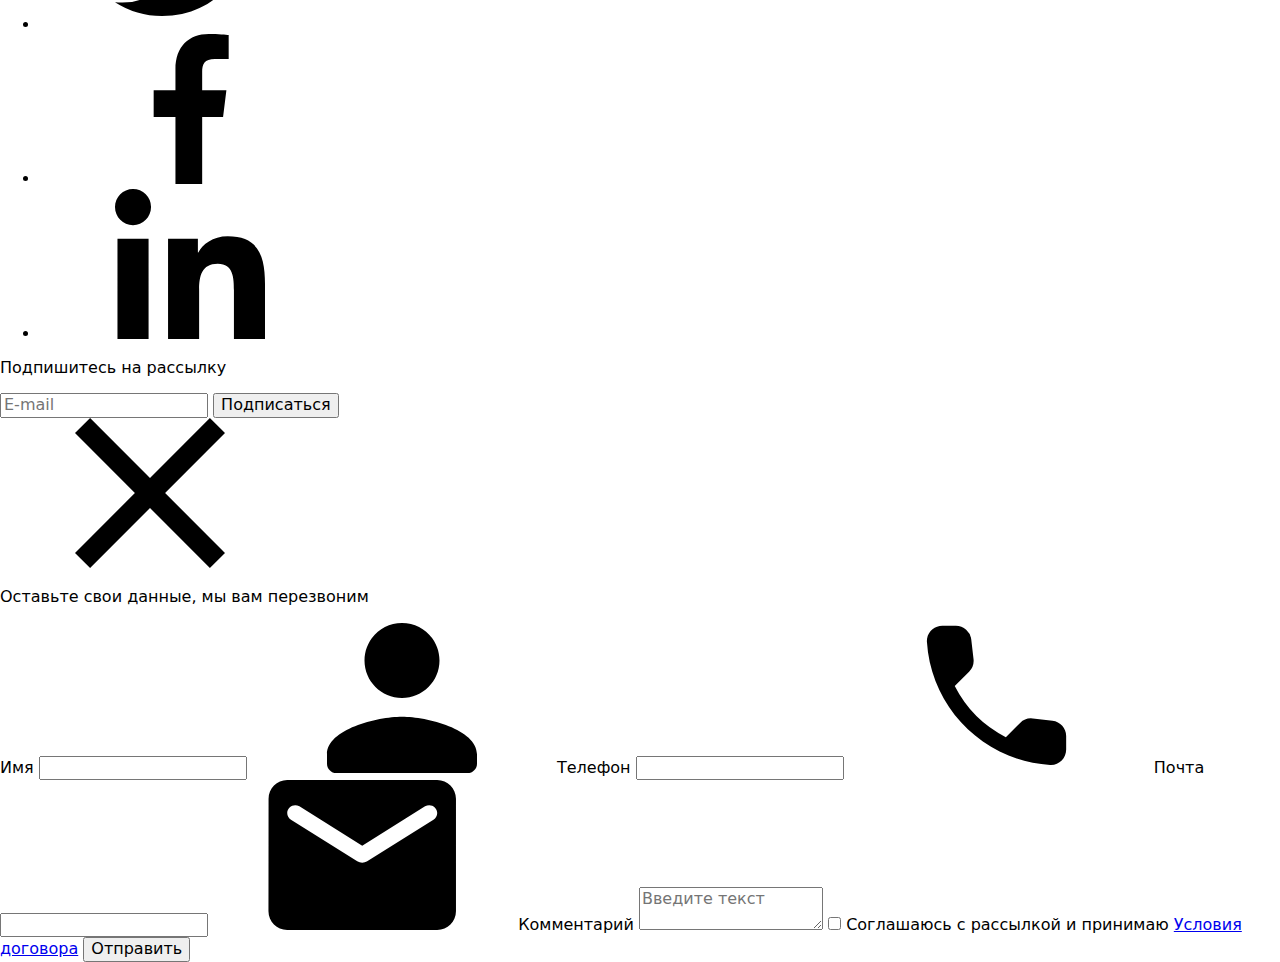
==== commit 0d76ddf8: "созданы папки sass" ====
--- a/index.html
+++ b/index.html
@@ -8,8 +8,8 @@
       href="https://fonts.googleapis.com/css2?family=Raleway:wght@700&family=Roboto:wght@400;500;700;900&display=swap"
       rel="stylesheet"
     />
-    <link rel="stylesheet" href="./css/modern-normalize.css" />
-    <link rel="stylesheet" href="./css/style.css" />
+    <link rel="stylesheet" href="https://cdnjs.cloudflare.com/ajax/libs/modern-normalize/1.0.0/modern-normalize.css" />
+    <link rel="stylesheet" href="./css/main.min.css" />
   </head>
 
   <body>
--- a/css/main.min.css
+++ b/css/main.min.css
@@ -0,0 +1,2 @@
+.body{color:red}
+/*# sourceMappingURL=main.min.css.map */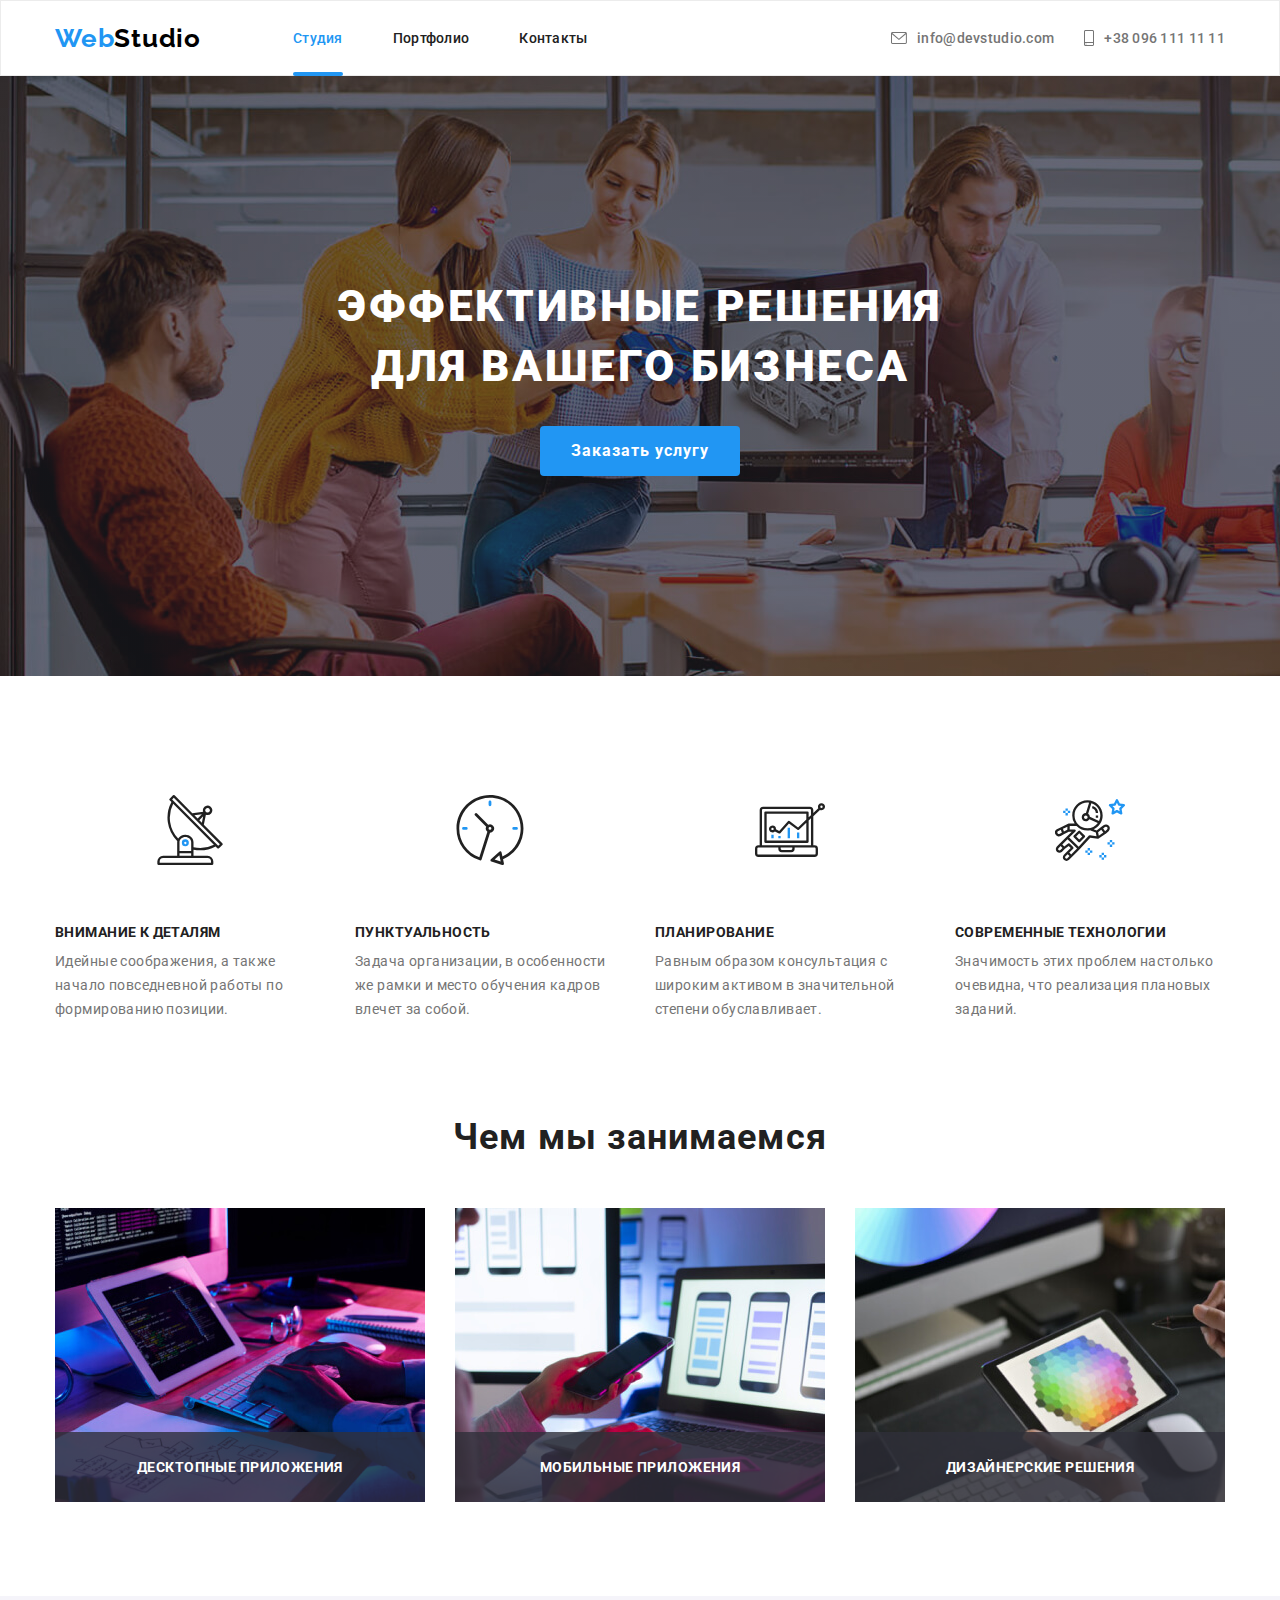
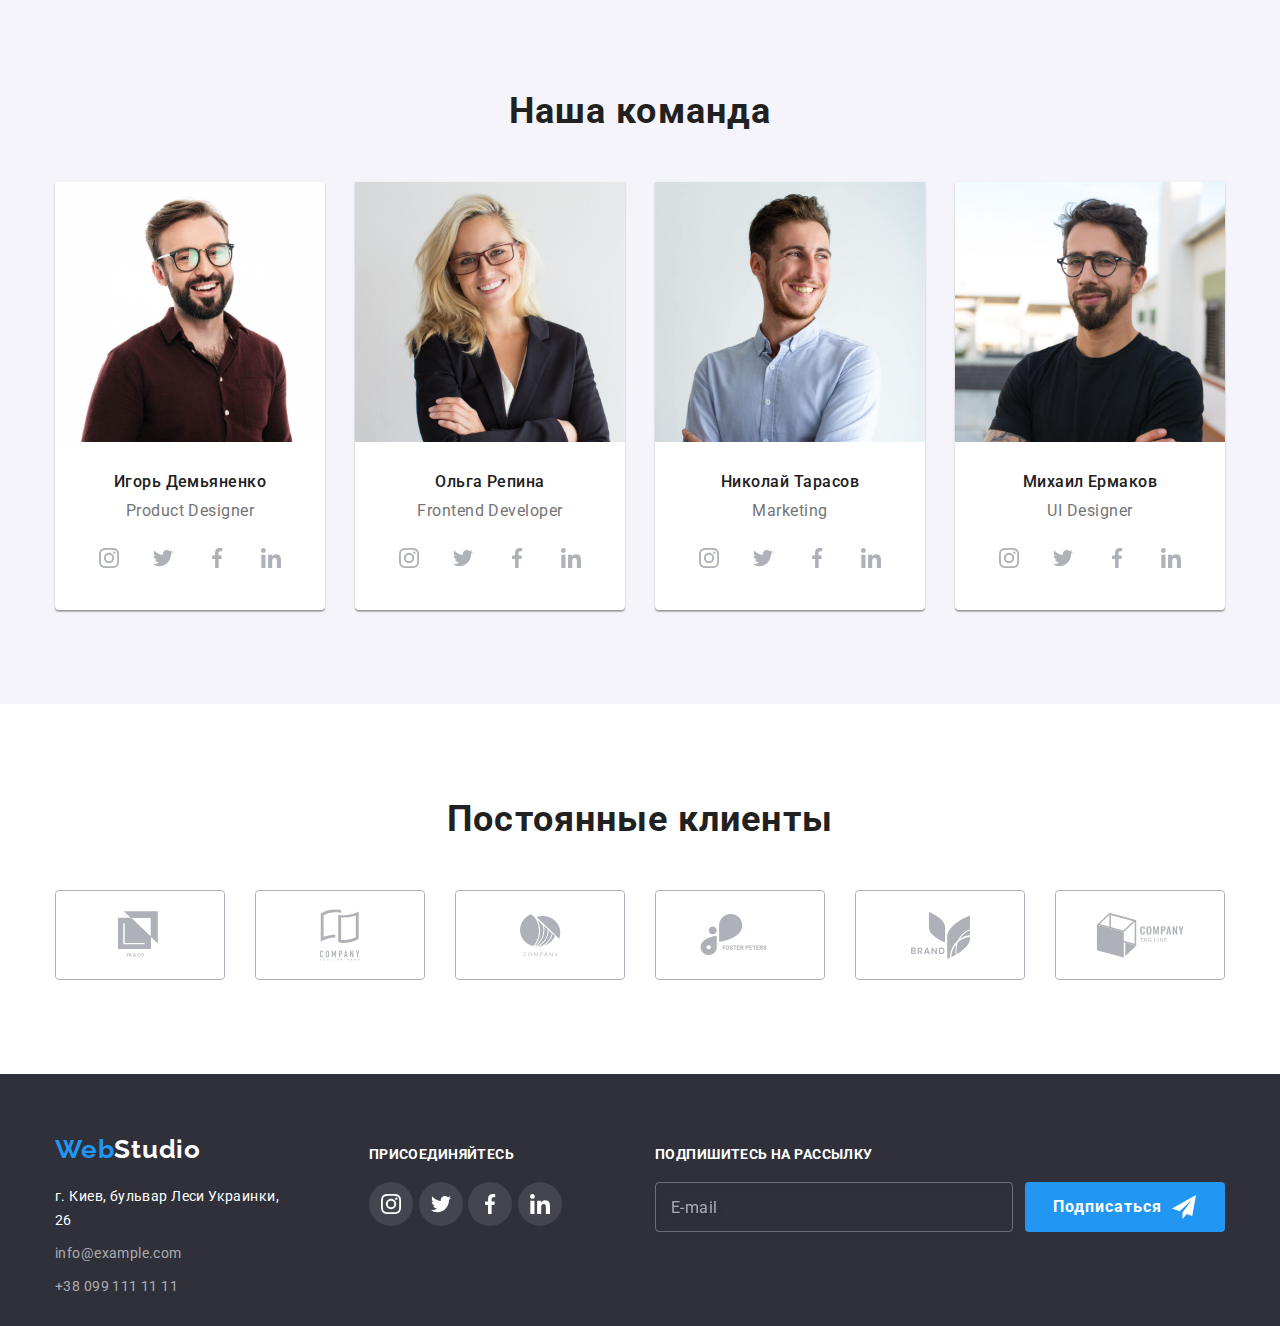
==== commit e103615a: "добавлены стили Sass секции about-us" ====
--- a/index.html
+++ b/index.html
@@ -125,7 +125,7 @@
                 height="294"
               />
               <div class="overlay">
-                <p class="about-list-subtitle">Десктопные приложения</p>
+                <p class="about-us-list-subtitle">Десктопные приложения</p>
               </div>
             </li>
             <li class="about-us-list-item list">
@@ -137,7 +137,7 @@
                 height="294"
               />
               <div class="overlay">
-                <p class="about-list-subtitle">Мобильные приложения</p>
+                <p class="about-us-list-subtitle">Мобильные приложения</p>
               </div>
             </li>
             <li class="about-us-list-item list">
@@ -149,7 +149,7 @@
                 height="294"
               />
               <div class="overlay">
-                <p class="about-list-subtitle">Дизайнерские решения</p>
+                <p class="about-us-list-subtitle">Дизайнерские решения</p>
               </div>
             </li>
           </ul>
--- a/css/main.min.css
+++ b/css/main.min.css
@@ -1,2 +1,2 @@
-.body{color:red}
+*,*::before,*::after{padding:0;margin:0}img{display:block}.list{list-style:none}.link{text-decoration:none}body{font-family:"Roboto",sans-serif;font-style:normal;color:#757575;background-color:#fff}.container{width:1200px;padding:0 15px;margin:0 auto;align-items:center}.header .container{display:flex}.hero .container{padding-top:200px;padding-bottom:200px}.backdrop{position:fixed;top:0;left:0;width:100%;height:100%;background-color:rgba(0,0,0,0.2);transition:all 250ms cubic-bezier(0.4, 0, 0.2, 1)}.modal{position:absolute;top:50%;left:50%;transform:translate(-50%, -50%) scale(1);width:528px;height:581px;background-color:white;box-shadow:0px 1px 3px rgba(0,0,0,0.12),0px 1px 1px rgba(0,0,0,0.14),0px 2px 1px rgba(0,0,0,0.2);border-radius:4px;transition:all 250ms cubic-bezier(0.4, 0, 0.2, 1) 250ms;padding:40px}.backdrop.is-hidden .modal{transition:all 250ms cubic-bezier(0.4, 0, 0.2, 1) 0ms;transform:translate(-50%, -50%) scale(0)}.close-btn{position:absolute;top:8px;right:8px;display:flex;justify-content:center;align-items:center;width:30px;height:30px;border:1px solid rgba(0,0,0,0.1);border-radius:50%;background-color:white;cursor:pointer}.backdrop.is-hidden{opacity:0;visibility:hidden;pointer-events:none;transition:all 250ms cubic-bezier(0.4, 0, 0.2, 1) 250ms}.close-svg{width:11px;height:11px;fill:black}.modal-title{font-weight:700;font-size:20px;line-height:1.15;letter-spacing:0.03em;color:#212121;text-align:center;margin-bottom:12px}.modal-form{display:flex;flex-wrap:wrap}.modal-form-field{margin-bottom:10px;font-weight:400;font-size:12px;line-height:1.167;letter-spacing:0.01em;color:#757575}.modal-form-field-wrapper{display:block;position:relative;margin-top:4px}.modal-form-input{display:block;width:448px;height:40px;padding-left:42px}.modal-form-message{display:block;margin-top:4px;width:448px;height:120px;resize:none;padding:12px 16px}.modal-form-message::placeholder{font-weight:400;font-size:14px;line-height:1.143;letter-spacing:0.01em;color:rgba(117,117,117,0.5)}.modal-form-input,.modal-form-message{color:#757575;border:1px solid rgba(33,33,33,0.2);border-radius:4px;transition:all 250ms cubic-bezier(0.4, 0, 0.2, 1)}.modal-form-input:focus,.modal-form-message:focus{outline:none;border:1px solid #2196f3}.modal-form-input:focus+.modal-form-svg{fill:#2196f3}.modal-form-input:hover,.modal-form-message:hover{border:1px solid #2196f3;cursor:pointer}.modal-form-input:hover+.modal-form-svg{fill:#2196f3}.modal-form-svg{position:absolute;width:18px;height:18px;top:50%;left:15px;transform:translateY(-50%);fill:#212121;transition:fill 250ms cubic-bezier(0.4, 0, 0.2, 1)}.icon-name,.icon-tel{width:12px;height:12px}.icon-mail{width:15px;height:12px}.modal-form-policy{-webkit-appearance:none;-moz-appearance:none;appearance:none}.modal-form-policy-label{display:flex;align-items:center;font-weight:400;font-size:14px;line-height:1.714;letter-spacing:0.03em;color:#757575;padding-top:10px;margin-bottom:30px}.checkbox-icon{display:inline-block;width:16px;height:15px;border:1px solid #000000;border-radius:4px;margin-right:7px}.modal-form-policy:checked+.checkbox-icon{border:1px solid #2196f3;background-color:#2196f3;background-image:url(../images/icon-check.svg);background-size:contain;background-origin:border-box}.modal-form-btn{font-family:"Roboto",sans-serif;font-style:normal;font-weight:700;font-size:16px;line-height:1.875;text-align:center;letter-spacing:0.06em;color:#fff;padding:10px 28px;min-width:200px;height:50px;border-radius:4px;border-style:hidden;margin:0 auto;background-color:#2196f3;cursor:pointer}.header{display:flex;align-items:center;height:76px;border:1px;border-style:solid;border-color:#ececec}.logo{font-family:"Raleway",sans-serif;font-weight:700;font-size:26px;line-height:1.192;letter-spacing:0.03em;color:black;margin-right:92px}.logo-chapter{color:#2196f3}.navigation{display:flex;align-items:center}.navigation-list{display:flex}.navigation-list-item:not(:last-child){margin-right:50px}.navigation-list-link{display:block;font-weight:500;font-size:14px;line-height:1.143;letter-spacing:0.02em;color:#212121}.navigation-list-link:hover,.navigation-list-link:focus,.navigation-list-link:active{color:#2196f3;cursor:pointer}.navigation-list-link.current{position:relative;display:block;color:#2196f3}.navigation-list-link.current::after{position:absolute;display:block;content:'';left:0;top:42px;width:100%;height:4px;border-radius:2px;background-color:#2196f3}.adress{font-style:normal}.header .adress{margin-left:auto}.adress-list{display:flex}.adress-list-item:not(:last-child){margin-right:30px}.adress-list-link{display:flex;align-items:center;font-weight:500;font-size:14px;line-height:1.143;letter-spacing:0.02em;color:#757575}.adress-list-link:hover,.adress-list-link:focus{color:#2196f3}.adress-icon{margin-right:10px;fill:#757575;transition:fill 250ms cubic-bezier(0.4, 0, 0.2, 1)}.adress-list-link:hover .adress-icon,.adress-list-link:focus .adress-icon{fill:#2196f3}.icon-mail-svg{width:16px;height:12px}.icon-tel-svg{width:10px;height:16px}.adress-list-link,.navigation-list-link{transition:color 250ms cubic-bezier(0.4, 0, 0.2, 1)}.hero{background-image:linear-gradient(rgba(47,48,58,0.4), rgba(47,48,58,0.4)),url("../images/hero/bg.jpg");background-repeat:no-repeat;max-width:1600px;margin:0px auto}.hero-title{font-weight:900;font-size:44px;line-height:1.364;text-align:center;margin:0 auto;letter-spacing:0.06em;text-transform:uppercase;color:#fff;padding-bottom:30px;width:696px}.hero-btn{text-align:center}.modal-btn{font-family:"Roboto",sans-serif;font-style:normal;font-weight:700;font-size:16px;line-height:1.875;text-align:center;letter-spacing:0.06em;color:#fff;background-color:#2196f3;padding:10px 28px;min-width:200px;height:50px;border-radius:4px;border-style:hidden;margin:0 auto;cursor:pointer}.features{padding-top:94px}.features-list{display:flex}.features-list-item:not(:last-child){margin-right:30px}.features .sub-title{margin-bottom:10px}.sub-title{font-weight:700;font-size:14px;line-height:1.143;letter-spacing:0.03em;text-transform:uppercase;color:#212121}.features-img{margin-bottom:30px}.features-img .features-img-icon{width:70px;height:70px;margin:25px 100px}.features-description{font-weight:400;font-size:14px;line-height:1.714;letter-spacing:0.03em}.about-us{padding-top:94px;padding-bottom:94px}.about-us-list{display:flex;justify-content:space-between}.about-us-list-item{position:relative}.about-us-list-subtitle{font-weight:700;font-size:14px;line-height:1.143;margin:0 auto;letter-spacing:0.03em;text-transform:uppercase;color:#ffffff}.title{font-weight:700;font-size:36px;line-height:1.167;text-align:center;letter-spacing:0.03em;color:#212121}.about-us .title{margin-bottom:50px}.overlay{position:absolute;display:flex;justify-content:center;align-items:center;width:100%;height:70px;bottom:0;left:0;background:rgba(47,48,58,0.8)}.team{background-color:#f5f4fa;padding-top:94px;padding-bottom:94px}.team-list{display:flex}.team-list-item{background-color:#fff;box-shadow:0px 1px 3px rgba(0,0,0,0.12),0px 1px 1px rgba(0,0,0,0.14),0px 2px 1px rgba(0,0,0,0.2);border-radius:0px 0px 4px 4px}.team-list-item:not(:last-child){margin-right:30px}.team-list-content{padding:30px 32px}.team .title{margin-bottom:50px}.team-sub-title{font-weight:500;font-size:16px;line-height:1.188;text-align:center;letter-spacing:0.03em;color:#212121;margin-bottom:10px}.team-description{font-weight:400;font-size:16px;line-height:1.188;text-align:center;letter-spacing:0.03em;margin-bottom:16px}.social-list{display:flex;justify-content:space-between}.social-list-link{display:flex;justify-content:center;align-items:center;width:44px;height:44px;background:#ffffff;border-radius:50%;transition:background 250ms cubic-bezier(0.4, 0, 0.2, 1)}.social-list-svg{width:20px;height:20px;fill:#afb1b8;transition:fill 250ms cubic-bezier(0.4, 0, 0.2, 1)}.social-list-link:hover,.social-list-link:focus{background-color:#2196f3}.social-list-link:hover .social-list-svg,.social-list-link:focus .social-list-svg{fill:#fff}.clients{padding-top:94px;padding-bottom:94px}.clients .title{margin-bottom:50px}.clients-list{display:flex;justify-content:space-between}.clients-list-link{display:flex;justify-content:center;align-items:center;width:170px;height:90px;border:1px solid #afb1b8;border-radius:4px;transition:border 250ms cubic-bezier(0.4, 0, 0.2, 1)}.clients-logo-svg{fill:#afb1b8;transition:fill 250ms cubic-bezier(0.4, 0, 0.2, 1)}.logo-one{width:44px;height:49px}.logo-two{width:40px;height:52px}.logo-three{width:41px;height:43px}.logo-four{width:80px;height:42px}.logo-five{width:59px;height:47px}.logo-six{width:89px;height:45px}.clients-list-link:hover .clients-logo-svg,.clients-list-link:focus .clients-logo-svg{fill:#2196f3}.clients-list-link:hover,.clients-list-link:focus{border:1px solid #2196f3}.footer{background-color:#2f303a;height:252px}.footer-items{display:flex}.footer-contacts{width:260px;height:81px;padding-top:60px;padding-bottom:60px;margin-right:70px}.footer-logo{margin-bottom:20px}.contact-logo{font-family:"Raleway",sans-serif;font-weight:700;font-size:26px;line-height:1.192;letter-spacing:0.03em;color:#fff}.contact-logo-chapter{color:#2196f3}.contact-list-item:not(:last-child){margin-bottom:9px}.contact-list-maplink{font-weight:400;font-size:14px;line-height:1.714;letter-spacing:0.03em;color:#fff}.contact-list-link{font-weight:400;font-size:14px;line-height:1.714;letter-spacing:0.03em;color:rgba(255,255,255,0.6)}.footer-social{width:206px;height:80px;padding-top:72px;padding-bottom:100px}.footer-title{font-family:Roboto;font-style:normal;font-weight:700;font-size:14px;line-height:1.143;letter-spacing:0.03em;text-transform:uppercase;color:#ffffff;margin-bottom:20px}.footer-social-list{display:flex;justify-content:space-between}.footer-social-link{display:flex;justify-content:center;align-items:center;width:44px;height:44px;background-color:rgba(255,255,255,0.1);border-radius:50%;transition:background-color 250ms cubic-bezier(0.4, 0, 0.2, 1)}.footer-svg{width:20px;height:20px;fill:#fff}.footer-social-link:hover,.footer-social-link:focus{background-color:#2196f3}.footer-subscribe{width:570px;height:86px;margin-top:72px;margin-left:93px}.footer-subscribe-form{display:flex;align-items:center}.subscribe-form-input{display:inline-block;align-items:center;width:358px;height:50px;font-weight:400;font-size:16px;line-height:1.25;letter-spacing:0.03em;color:#fff;border:1px solid rgba(255,255,255,0.3);filter:drop-shadow(0px 4px 4px rgba(0,0,0,0.15));border-radius:4px;background-color:transparent;padding:16px 15px;margin-right:12px;cursor:pointer}.subscribe-form-input::placeholder{font-weight:400;font-size:16px;line-height:1.25;letter-spacing:0.03em;color:rgba(255,255,255,0.6)}.subscribe-form-btn{display:flex;align-items:center;font-family:"Roboto",sans-serif;font-style:normal;font-weight:700;font-size:16px;line-height:1.875;text-align:center;letter-spacing:0.06em;color:#fff;padding:10px 28px;min-width:200px;height:50px;border-radius:4px;border-style:hidden;margin:0 auto;color:#fff;background-color:#2196f3;cursor:pointer}.subscribe-icon{display:inline-block;background-size:contain;width:24px;height:24px;background-image:url(../images/icon-send.svg);fill:#fff;margin-left:10px}
 /*# sourceMappingURL=main.min.css.map */